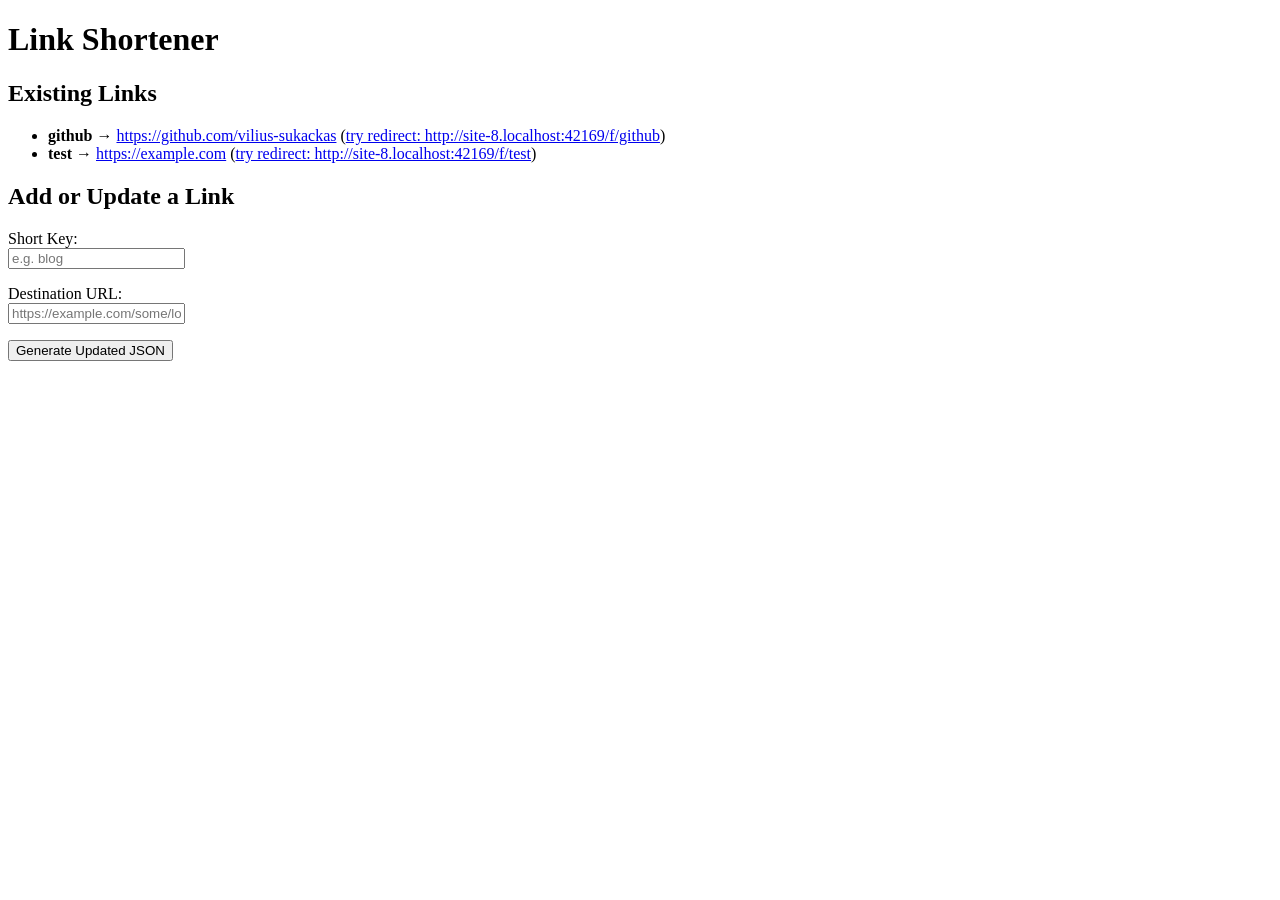
==== links/index.html @ 7afec165 "ai 2" ====
<!DOCTYPE html>
<html lang="en">
<head>
    <meta charset="UTF-8">
    <meta name="viewport" content="width=device-width, initial-scale=1.0">
    <title>Link Shortener</title>
</head>
<body>
    <div id="redirecting" style="display: none;">
        <p>Redirecting to <span id="target-url">...</span></p>
    </div>

    <div id="error" style="display: none; color: red;">
        <p>Error: Short link <strong id="missing-key"></strong> not found.</p>
        <p><a href="./">Go back to link list</a></p>
    </div>

    <div id="manager" style="display: none;">
        <h1>Link Shortener</h1>
        
        <h2>Existing Links</h2>
        <ul id="links-list">
            <li>Loading...</li>
        </ul>

        <h2>Add or Update a Link</h2>
        <form id="add-form">
            <p>
                <label for="new-key">Short Key:</label><br>
                <input type="text" id="new-key" required placeholder="e.g. blog">
            </p>
            <p>
                <label for="new-url">Destination URL:</label><br>
                <input type="url" id="new-url" required placeholder="https://example.com/some/long/path">
            </p>
            <button type="submit">Generate Updated JSON</button>
        </form>

        <div id="output-section" style="display: none;">
            <h3>Updated redirects.json Content</h3>
            <p>Copy the content below and replace the contents of <code>links/redirects.json</code> in your repository:</p>
            <pre id="json-output" style="background: #f0f0f0; padding: 10px; border: 1px solid #ccc; overflow-x: auto;"></pre>
            <button id="copy-btn">Copy to Clipboard</button>
        </div>
    </div>

    <script>
        // Helper to parse key from hash, ?key, or ?id=key
        function getRedirectKey() {
            // 1. Try hash (e.g. #google)
            if (window.location.hash) {
                return window.location.hash.substring(1);
            }
            
            // 2. Try search params
            if (window.location.search) {
                const search = window.location.search;
                // If it's a standard query like ?id=google
                if (search.includes('=')) {
                    const params = new URLSearchParams(search);
                    if (params.has('id')) {
                        return params.get('id');
                    }
                }
                // If it's just ?google
                return search.substring(1);
            }
            
            return null;
        }

        async function init() {
            const key = getRedirectKey();
            
            try {
                const response = await fetch('redirects.json');
                if (!response.ok) {
                    throw new Error('Could not load redirects.json');
                }
                const redirects = await response.json();

                if (key) {
                    if (redirects.hasOwnProperty(key)) {
                        const target = redirects[key];
                        document.getElementById('redirecting').style.display = 'block';
                        document.getElementById('target-url').textContent = target;
                        window.location.replace(target);
                    } else {
                        document.getElementById('error').style.display = 'block';
                        document.getElementById('missing-key').textContent = key;
                    }
                } else {
                    showManager(redirects);
                }
            } catch (err) {
                console.error(err);
                alert('Error loading links database: ' + err.message);
            }
        }

        function showManager(redirects) {
            document.getElementById('manager').style.display = 'block';
            const listEl = document.getElementById('links-list');
            listEl.innerHTML = '';

            const keys = Object.keys(redirects);
            if (keys.length === 0) {
                listEl.innerHTML = '<li>No links created yet.</li>';
            } else {
                keys.forEach(k => {
                    const li = document.createElement('li');
                    
                    const pathname = window.location.pathname;
                    const linksIndex = pathname.indexOf('/links/');
                    const basePath = linksIndex !== -1 ? pathname.substring(0, linksIndex) : '';
                    const shortUrl = window.location.origin + basePath + '/f/' + k;
                    
                    li.innerHTML = `
                        <strong>${k}</strong> &rarr; 
                        <a href="${redirects[k]}" target="_blank">${redirects[k]}</a> 
                        (<a href="${shortUrl}">try redirect: ${shortUrl}</a>)
                    `;
                    listEl.appendChild(li);
                });
            }

            const form = document.getElementById('add-form');
            form.addEventListener('submit', (e) => {
                e.preventDefault();
                const newKey = document.getElementById('new-key').value.trim();
                const newUrl = document.getElementById('new-url').value.trim();

                if (!newKey || !newUrl) return;

                // Add or update the link in the local redirects object
                redirects[newKey] = newUrl;

                // Output the updated JSON sorted alphabetically by key for cleanliness
                const sortedRedirects = {};
                Object.keys(redirects).sort().forEach(key => {
                    sortedRedirects[key] = redirects[key];
                });

                const jsonStr = JSON.stringify(sortedRedirects, null, 2);
                document.getElementById('json-output').textContent = jsonStr;
                document.getElementById('output-section').style.display = 'block';
                
                // Re-render the list with the newly added/updated key
                showManager(sortedRedirects);
            });

            const copyBtn = document.getElementById('copy-btn');
            copyBtn.onclick = () => {
                const text = document.getElementById('json-output').textContent;
                navigator.clipboard.writeText(text).then(() => {
                    alert('Copied to clipboard!');
                }).catch(err => {
                    console.error('Failed to copy: ', err);
                });
            };
        }

        init();
    </script>
</body>
</html>
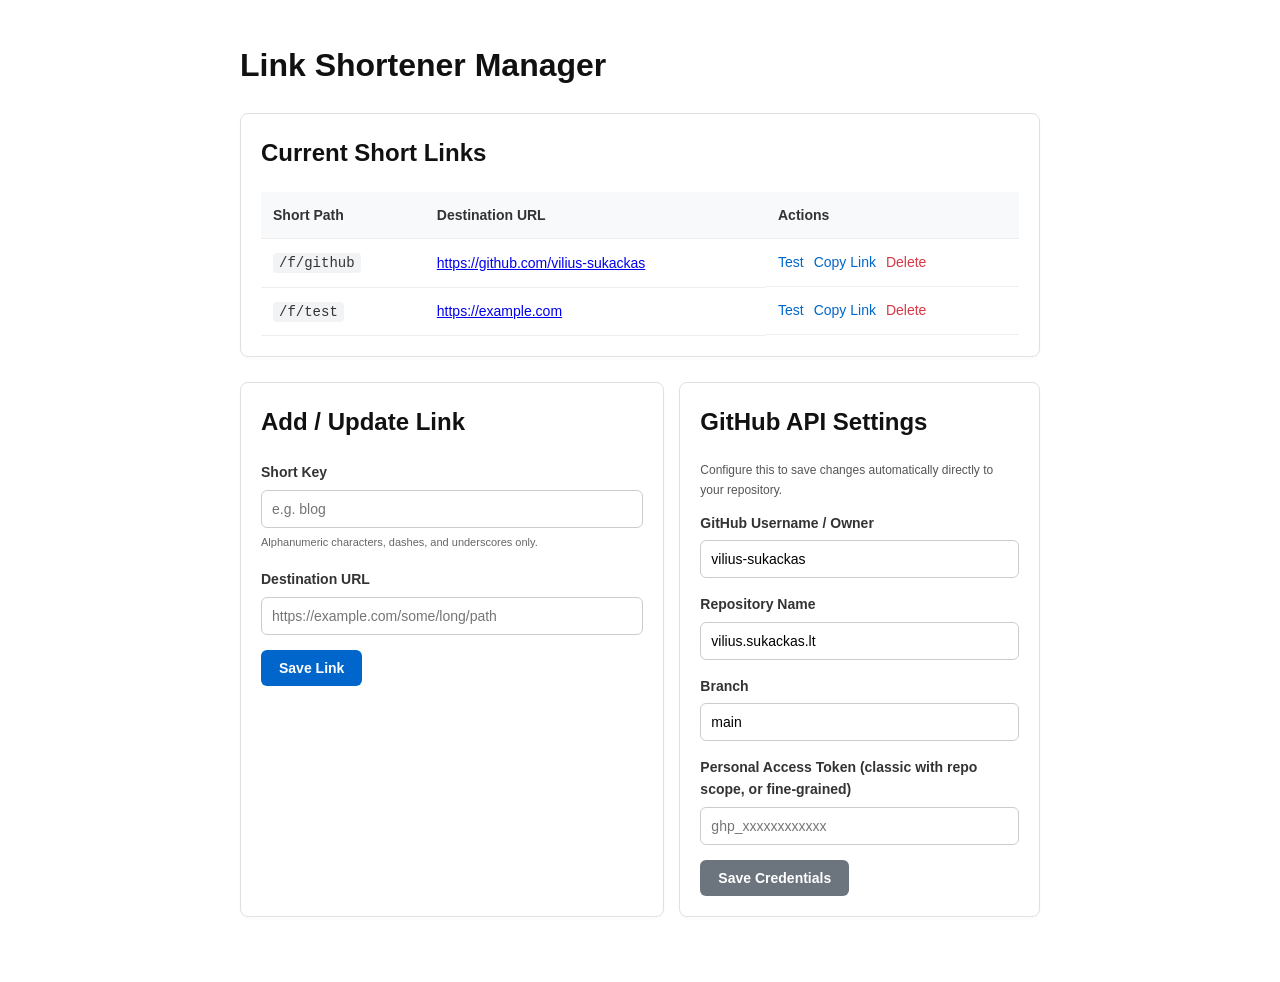
==== commit 04b83161: "ai 3" ====
--- a/links/index.html
+++ b/links/index.html
@@ -4,69 +4,277 @@
     <meta charset="UTF-8">
     <meta name="viewport" content="width=device-width, initial-scale=1.0">
     <title>Link Shortener</title>
+    <style>
+        body {
+            font-family: -apple-system, BlinkMacSystemFont, "Segoe UI", Roboto, Helvetica, Arial, sans-serif;
+            line-height: 1.6;
+            color: #333;
+            max-width: 800px;
+            margin: 40px auto;
+            padding: 0 20px;
+        }
+        h1, h2, h3 {
+            color: #111;
+            margin-top: 0;
+        }
+        .card {
+            background: #fff;
+            border: 1px solid #e0e0e0;
+            border-radius: 8px;
+            padding: 20px;
+            margin-bottom: 25px;
+            box-shadow: 0 2px 4px rgba(0,0,0,0.02);
+        }
+        .form-group {
+            margin-bottom: 15px;
+        }
+        .form-group label {
+            display: block;
+            font-weight: 600;
+            margin-bottom: 6px;
+            font-size: 14px;
+        }
+        .form-row {
+            display: flex;
+            gap: 15px;
+        }
+        .form-row .form-group {
+            flex: 1;
+        }
+        input[type="text"], input[type="url"], input[type="password"] {
+            width: 100%;
+            padding: 10px;
+            border: 1px solid #ccc;
+            border-radius: 6px;
+            box-sizing: border-box;
+            font-size: 14px;
+        }
+        input[type="text"]:focus, input[type="url"]:focus, input[type="password"]:focus {
+            border-color: #0066cc;
+            outline: none;
+        }
+        button {
+            background: #0066cc;
+            color: #fff;
+            border: none;
+            padding: 10px 18px;
+            border-radius: 6px;
+            cursor: pointer;
+            font-size: 14px;
+            font-weight: 600;
+            display: inline-flex;
+            align-items: center;
+            justify-content: center;
+        }
+        button:hover {
+            background: #0052a3;
+        }
+        button:disabled {
+            background: #ccc;
+            cursor: not-allowed;
+        }
+        button.danger {
+            background: #dc3545;
+        }
+        button.danger:hover {
+            background: #bd2130;
+        }
+        button.secondary {
+            background: #6c757d;
+        }
+        button.secondary:hover {
+            background: #5a6268;
+        }
+        table {
+            width: 100%;
+            border-collapse: collapse;
+            margin-top: 10px;
+        }
+        th, td {
+            text-align: left;
+            padding: 12px;
+            border-bottom: 1px solid #eee;
+            font-size: 14px;
+        }
+        th {
+            background: #f8f9fa;
+            font-weight: 600;
+        }
+        td code {
+            background: #f1f3f5;
+            padding: 2px 6px;
+            border-radius: 4px;
+            font-family: SFMono-Regular, Consolas, "Liberation Mono", Menlo, monospace;
+        }
+        pre {
+            background: #f8f9fa;
+            padding: 15px;
+            border: 1px solid #e9ecef;
+            border-radius: 6px;
+            overflow-x: auto;
+            font-family: SFMono-Regular, Consolas, "Liberation Mono", Menlo, monospace;
+            font-size: 13px;
+        }
+        .status-msg {
+            padding: 12px 15px;
+            border-radius: 6px;
+            margin-bottom: 20px;
+            font-size: 14px;
+            font-weight: 500;
+            display: none;
+        }
+        .status-success {
+            background: #d4edda;
+            color: #155724;
+            border: 1px solid #c3e6cb;
+        }
+        .status-error {
+            background: #f8d7da;
+            color: #721c24;
+            border: 1px solid #f5c6cb;
+        }
+        .status-info {
+            background: #d1ecf1;
+            color: #0c5460;
+            border: 1px solid #bee5eb;
+        }
+        .action-links {
+            display: flex;
+            gap: 10px;
+        }
+        .action-links a {
+            color: #0066cc;
+            text-decoration: none;
+        }
+        .action-links a:hover {
+            text-decoration: underline;
+        }
+    </style>
 </head>
 <body>
-    <div id="redirecting" style="display: none;">
+    <div id="redirecting" style="display: none;" class="card">
         <p>Redirecting to <span id="target-url">...</span></p>
     </div>
 
-    <div id="error" style="display: none; color: red;">
-        <p>Error: Short link <strong id="missing-key"></strong> not found.</p>
+    <div id="error" style="display: none;" class="card">
+        <p style="color: red; font-weight: 600;">Error: Short link <strong id="missing-key"></strong> not found.</p>
         <p><a href="./">Go back to link list</a></p>
     </div>
 
     <div id="manager" style="display: none;">
-        <h1>Link Shortener</h1>
+        <h1>Link Shortener Manager</h1>
         
-        <h2>Existing Links</h2>
-        <ul id="links-list">
-            <li>Loading...</li>
-        </ul>
-
-        <h2>Add or Update a Link</h2>
-        <form id="add-form">
-            <p>
-                <label for="new-key">Short Key:</label><br>
-                <input type="text" id="new-key" required placeholder="e.g. blog">
-            </p>
-            <p>
-                <label for="new-url">Destination URL:</label><br>
-                <input type="url" id="new-url" required placeholder="https://example.com/some/long/path">
-            </p>
-            <button type="submit">Generate Updated JSON</button>
-        </form>
-
-        <div id="output-section" style="display: none;">
-            <h3>Updated redirects.json Content</h3>
-            <p>Copy the content below and replace the contents of <code>links/redirects.json</code> in your repository:</p>
-            <pre id="json-output" style="background: #f0f0f0; padding: 10px; border: 1px solid #ccc; overflow-x: auto;"></pre>
+        <div id="global-status" class="status-msg"></div>
+
+        <!-- Links List Card -->
+        <div class="card">
+            <h2>Current Short Links</h2>
+            <table id="links-table">
+                <thead>
+                    <tr>
+                        <th>Short Path</th>
+                        <th>Destination URL</th>
+                        <th>Actions</th>
+                    </tr>
+                </thead>
+                <tbody id="links-tbody">
+                    <tr>
+                        <td colspan="3">Loading links...</td>
+                    </tr>
+                </tbody>
+            </table>
+        </div>
+
+        <div class="form-row">
+            <!-- Add Form Card -->
+            <div class="card" style="flex: 1.2;">
+                <h2>Add / Update Link</h2>
+                <form id="add-form">
+                    <div class="form-group">
+                        <label for="new-key">Short Key</label>
+                        <input type="text" id="new-key" required placeholder="e.g. blog" pattern="^[a-zA-Z0-9\-_]+$">
+                        <small style="color: #666; font-size: 11px;">Alphanumeric characters, dashes, and underscores only.</small>
+                    </div>
+                    <div class="form-group">
+                        <label for="new-url">Destination URL</label>
+                        <input type="url" id="new-url" required placeholder="https://example.com/some/long/path">
+                    </div>
+                    <button type="submit" id="submit-btn">Save Link</button>
+                </form>
+            </div>
+
+            <!-- GitHub Configuration Card -->
+            <div class="card" style="flex: 1;">
+                <h2>GitHub API Settings</h2>
+                <p style="font-size: 12px; color: #555; margin-top: 0;">Configure this to save changes automatically directly to your repository.</p>
+                <form id="config-form">
+                    <div class="form-group">
+                        <label for="github-owner">GitHub Username / Owner</label>
+                        <input type="text" id="github-owner" required placeholder="vilius-sukackas">
+                    </div>
+                    <div class="form-group">
+                        <label for="github-repo">Repository Name</label>
+                        <input type="text" id="github-repo" required placeholder="vilius.sukackas.lt">
+                    </div>
+                    <div class="form-group">
+                        <label for="github-branch">Branch</label>
+                        <input type="text" id="github-branch" required value="main">
+                    </div>
+                    <div class="form-group">
+                        <label for="github-token">Personal Access Token (classic with repo scope, or fine-grained)</label>
+                        <input type="password" id="github-token" placeholder="ghp_xxxxxxxxxxxx">
+                    </div>
+                    <button type="submit" class="secondary">Save Credentials</button>
+                </form>
+            </div>
+        </div>
+
+        <!-- Manual JSON Code Fallback -->
+        <div id="output-section" class="card" style="display: none;">
+            <h3>Updated redirects.json Content (Manual Fallback)</h3>
+            <p style="font-size: 13px; color: #555;">GitHub Token is not set or save failed. Copy the content below and replace the contents of <code>links/redirects.json</code> in your repository manually:</p>
+            <pre id="json-output"></pre>
             <button id="copy-btn">Copy to Clipboard</button>
         </div>
     </div>
 
     <script>
-        // Helper to parse key from hash, ?key, or ?id=key
+        let currentRedirects = {};
+
+        // Helper to parse key from path, hash, or search query
         function getRedirectKey() {
-            // 1. Try hash (e.g. #google)
             if (window.location.hash) {
                 return window.location.hash.substring(1);
             }
-            
-            // 2. Try search params
             if (window.location.search) {
                 const search = window.location.search;
-                // If it's a standard query like ?id=google
                 if (search.includes('=')) {
                     const params = new URLSearchParams(search);
-                    if (params.has('id')) {
-                        return params.get('id');
-                    }
-                }
-                // If it's just ?google
+                    if (params.has('id')) return params.get('id');
+                }
                 return search.substring(1);
             }
-            
             return null;
+        }
+
+        function showStatus(message, type = 'info') {
+            const statusEl = document.getElementById('global-status');
+            statusEl.textContent = message;
+            statusEl.className = 'status-msg status-' + type;
+            statusEl.style.display = 'block';
+            setTimeout(() => {
+                statusEl.style.display = 'none';
+            }, 6000);
+        }
+
+        // Load configuration from local storage
+        function getGitHubConfig() {
+            return {
+                owner: localStorage.getItem('git_owner') || 'vilius-sukackas',
+                repo: localStorage.getItem('git_repo') || 'vilius.sukackas.lt',
+                branch: localStorage.getItem('git_branch') || 'main',
+                token: localStorage.getItem('git_token') || ''
+            };
         }
 
         async function init() {
@@ -77,11 +285,11 @@
                 if (!response.ok) {
                     throw new Error('Could not load redirects.json');
                 }
-                const redirects = await response.json();
+                currentRedirects = await response.json();
 
                 if (key) {
-                    if (redirects.hasOwnProperty(key)) {
-                        const target = redirects[key];
+                    if (currentRedirects.hasOwnProperty(key)) {
+                        const target = currentRedirects[key];
                         document.getElementById('redirecting').style.display = 'block';
                         document.getElementById('target-url').textContent = target;
                         window.location.replace(target);
@@ -90,7 +298,7 @@
                         document.getElementById('missing-key').textContent = key;
                     }
                 } else {
-                    showManager(redirects);
+                    setupManager();
                 }
             } catch (err) {
                 console.error(err);
@@ -98,68 +306,190 @@
             }
         }
 
-        function showManager(redirects) {
+        function setupManager() {
             document.getElementById('manager').style.display = 'block';
-            const listEl = document.getElementById('links-list');
-            listEl.innerHTML = '';
-
-            const keys = Object.keys(redirects);
-            if (keys.length === 0) {
-                listEl.innerHTML = '<li>No links created yet.</li>';
-            } else {
-                keys.forEach(k => {
-                    const li = document.createElement('li');
-                    
-                    const pathname = window.location.pathname;
-                    const linksIndex = pathname.indexOf('/links/');
-                    const basePath = linksIndex !== -1 ? pathname.substring(0, linksIndex) : '';
-                    const shortUrl = window.location.origin + basePath + '/f/' + k;
-                    
-                    li.innerHTML = `
-                        <strong>${k}</strong> &rarr; 
-                        <a href="${redirects[k]}" target="_blank">${redirects[k]}</a> 
-                        (<a href="${shortUrl}">try redirect: ${shortUrl}</a>)
-                    `;
-                    listEl.appendChild(li);
-                });
-            }
-
-            const form = document.getElementById('add-form');
-            form.addEventListener('submit', (e) => {
+            
+            // Populate Config Form
+            const config = getGitHubConfig();
+            document.getElementById('github-owner').value = config.owner;
+            document.getElementById('github-repo').value = config.repo;
+            document.getElementById('github-branch').value = config.branch;
+            document.getElementById('github-token').value = config.token;
+
+            renderLinksTable();
+
+            // Config Form Submit Handler
+            document.getElementById('config-form').addEventListener('submit', (e) => {
                 e.preventDefault();
-                const newKey = document.getElementById('new-key').value.trim();
-                const newUrl = document.getElementById('new-url').value.trim();
-
-                if (!newKey || !newUrl) return;
-
-                // Add or update the link in the local redirects object
-                redirects[newKey] = newUrl;
-
-                // Output the updated JSON sorted alphabetically by key for cleanliness
-                const sortedRedirects = {};
-                Object.keys(redirects).sort().forEach(key => {
-                    sortedRedirects[key] = redirects[key];
-                });
-
-                const jsonStr = JSON.stringify(sortedRedirects, null, 2);
-                document.getElementById('json-output').textContent = jsonStr;
-                document.getElementById('output-section').style.display = 'block';
+                localStorage.setItem('git_owner', document.getElementById('github-owner').value.trim());
+                localStorage.setItem('git_repo', document.getElementById('github-repo').value.trim());
+                localStorage.setItem('git_branch', document.getElementById('github-branch').value.trim());
+                localStorage.setItem('git_token', document.getElementById('github-token').value.trim());
+                showStatus('GitHub credentials saved locally!', 'success');
+            });
+
+            // Add Form Submit Handler
+            document.getElementById('add-form').addEventListener('submit', async (e) => {
+                e.preventDefault();
+                const key = document.getElementById('new-key').value.trim();
+                const url = document.getElementById('new-url').value.trim();
+
+                if (!key || !url) return;
+
+                currentRedirects[key] = url;
+                await saveRedirects(`Add/update link ${key}`);
                 
-                // Re-render the list with the newly added/updated key
-                showManager(sortedRedirects);
+                // Clear add form inputs
+                document.getElementById('new-key').value = '';
+                document.getElementById('new-url').value = '';
             });
 
-            const copyBtn = document.getElementById('copy-btn');
-            copyBtn.onclick = () => {
+            // Copy to clipboard fallback button
+            document.getElementById('copy-btn').onclick = () => {
                 const text = document.getElementById('json-output').textContent;
                 navigator.clipboard.writeText(text).then(() => {
-                    alert('Copied to clipboard!');
+                    showStatus('JSON copied to clipboard!', 'success');
                 }).catch(err => {
                     console.error('Failed to copy: ', err);
                 });
             };
         }
 
+        function renderLinksTable() {
+            const tbody = document.getElementById('links-tbody');
+            tbody.innerHTML = '';
+
+            const keys = Object.keys(currentRedirects).sort();
+            if (keys.length === 0) {
+                tbody.innerHTML = '<tr><td colspan="3">No short links configured yet.</td></tr>';
+                return;
+            }
+
+            const pathname = window.location.pathname;
+            const linksIndex = pathname.indexOf('/links/');
+            const basePath = linksIndex !== -1 ? pathname.substring(0, linksIndex) : '';
+            const shortBaseUrl = window.location.origin + basePath + '/f/';
+
+            keys.forEach(k => {
+                const tr = document.createElement('tr');
+                const fullShortUrl = shortBaseUrl + k;
+
+                tr.innerHTML = `
+                    <td><code>/f/${k}</code></td>
+                    <td><a href="${currentRedirects[k]}" target="_blank" style="word-break: break-all;">${currentRedirects[k]}</a></td>
+                    <td class="action-links">
+                        <a href="${fullShortUrl}" target="_blank">Test</a>
+                        <a href="#" onclick="copyTextToClipboard('${fullShortUrl}'); return false;">Copy Link</a>
+                        <a href="#" onclick="deleteLink('${k}'); return false;" style="color: #dc3545;">Delete</a>
+                    </td>
+                `;
+                tbody.appendChild(tr);
+            });
+        }
+
+        function copyTextToClipboard(text) {
+            navigator.clipboard.writeText(text).then(() => {
+                showStatus('Short link copied to clipboard!', 'success');
+            }).catch(err => alert('Failed to copy.'));
+        }
+
+        async function deleteLink(key) {
+            if (!confirm(`Are you sure you want to delete /f/${key}?`)) return;
+            delete currentRedirects[key];
+            await saveRedirects(`Delete link ${key}`);
+        }
+
+        async function saveRedirects(commitMessage) {
+            const config = getGitHubConfig();
+            
+            // Sort redirects alphabetically
+            const sortedRedirects = {};
+            Object.keys(currentRedirects).sort().forEach(key => {
+                sortedRedirects[key] = currentRedirects[key];
+            });
+            currentRedirects = sortedRedirects;
+
+            // Re-render immediately locally
+            renderLinksTable();
+
+            const jsonStr = JSON.stringify(sortedRedirects, null, 2);
+
+            // If token is missing, show manual fallback instructions
+            if (!config.token) {
+                document.getElementById('json-output').textContent = jsonStr;
+                document.getElementById('output-section').style.display = 'block';
+                showStatus('GitHub token not configured. Please copy the JSON below to update manually, or configure GitHub Settings.', 'info');
+                return;
+            }
+
+            const submitBtn = document.getElementById('submit-btn');
+            submitBtn.disabled = true;
+            showStatus('Connecting to GitHub API to save changes...', 'info');
+
+            const filePath = 'links/redirects.json';
+            const apiBase = `https://api.github.com/repos/${config.owner}/${config.repo}/contents/${filePath}`;
+
+            try {
+                // 1. Fetch file SHA from repository
+                const getUrl = `${apiBase}?ref=${config.branch}`;
+                const getResponse = await fetch(getUrl, {
+                    headers: {
+                        'Authorization': `token ${config.token}`,
+                        'Accept': 'application/vnd.github.v3+json'
+                    }
+                });
+
+                let sha = null;
+                if (getResponse.ok) {
+                    const fileData = await getResponse.json();
+                    sha = fileData.sha;
+                } else if (getResponse.status !== 404) {
+                    throw new Error(`Failed to retrieve file metadata from GitHub. Status: ${getResponse.status}`);
+                }
+
+                // 2. Commit updated file to repository
+                // Safe UTF-8 Base64 Encoding
+                const base64Content = btoa(unescape(encodeURIComponent(jsonStr)));
+
+                const body = {
+                    message: commitMessage,
+                    content: base64Content,
+                    branch: config.branch
+                };
+                if (sha) {
+                    body.sha = sha;
+                }
+
+                const putResponse = await fetch(apiBase, {
+                    method: 'PUT',
+                    headers: {
+                        'Authorization': `token ${config.token}`,
+                        'Content-Type': 'application/json',
+                        'Accept': 'application/vnd.github.v3+json'
+                    },
+                    body: JSON.stringify(body)
+                });
+
+                if (!putResponse.ok) {
+                    const errData = await putResponse.json();
+                    throw new Error(errData.message || 'Write failed');
+                }
+
+                showStatus('Changes saved and committed to GitHub successfully! It will take a minute to deploy.', 'success');
+                document.getElementById('output-section').style.display = 'none';
+
+            } catch (err) {
+                console.error(err);
+                showStatus('Error saving to GitHub: ' + err.message, 'error');
+                
+                // Show fallback output
+                document.getElementById('json-output').textContent = jsonStr;
+                document.getElementById('output-section').style.display = 'block';
+            } finally {
+                submitBtn.disabled = false;
+            }
+        }
+
         init();
     </script>
 </body>
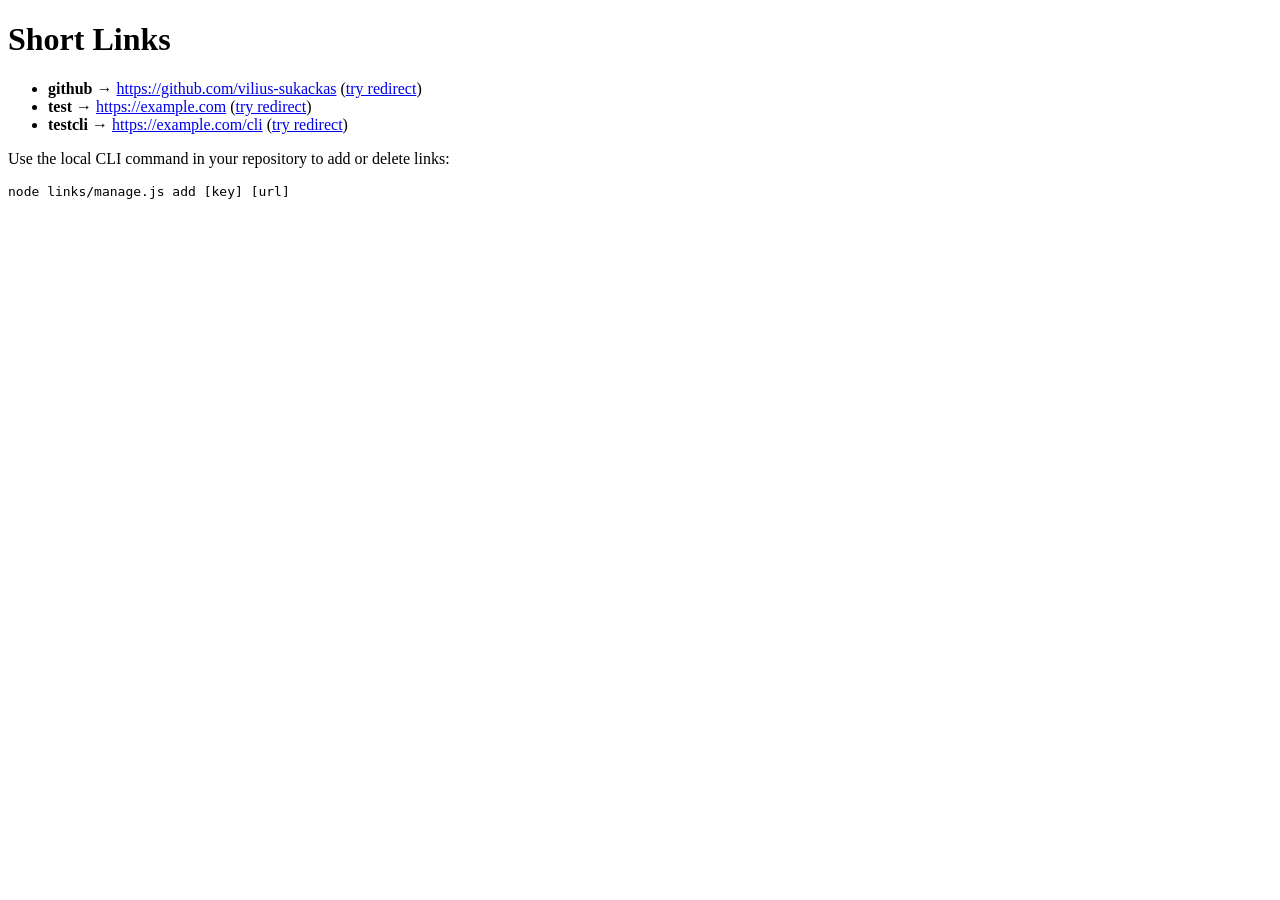
==== commit d063f675: "ai4" ====
--- a/links/index.html
+++ b/links/index.html
@@ -2,246 +2,28 @@
 <html lang="en">
 <head>
     <meta charset="UTF-8">
-    <meta name="viewport" content="width=device-width, initial-scale=1.0">
     <title>Link Shortener</title>
-    <style>
-        body {
-            font-family: -apple-system, BlinkMacSystemFont, "Segoe UI", Roboto, Helvetica, Arial, sans-serif;
-            line-height: 1.6;
-            color: #333;
-            max-width: 800px;
-            margin: 40px auto;
-            padding: 0 20px;
-        }
-        h1, h2, h3 {
-            color: #111;
-            margin-top: 0;
-        }
-        .card {
-            background: #fff;
-            border: 1px solid #e0e0e0;
-            border-radius: 8px;
-            padding: 20px;
-            margin-bottom: 25px;
-            box-shadow: 0 2px 4px rgba(0,0,0,0.02);
-        }
-        .form-group {
-            margin-bottom: 15px;
-        }
-        .form-group label {
-            display: block;
-            font-weight: 600;
-            margin-bottom: 6px;
-            font-size: 14px;
-        }
-        .form-row {
-            display: flex;
-            gap: 15px;
-        }
-        .form-row .form-group {
-            flex: 1;
-        }
-        input[type="text"], input[type="url"], input[type="password"] {
-            width: 100%;
-            padding: 10px;
-            border: 1px solid #ccc;
-            border-radius: 6px;
-            box-sizing: border-box;
-            font-size: 14px;
-        }
-        input[type="text"]:focus, input[type="url"]:focus, input[type="password"]:focus {
-            border-color: #0066cc;
-            outline: none;
-        }
-        button {
-            background: #0066cc;
-            color: #fff;
-            border: none;
-            padding: 10px 18px;
-            border-radius: 6px;
-            cursor: pointer;
-            font-size: 14px;
-            font-weight: 600;
-            display: inline-flex;
-            align-items: center;
-            justify-content: center;
-        }
-        button:hover {
-            background: #0052a3;
-        }
-        button:disabled {
-            background: #ccc;
-            cursor: not-allowed;
-        }
-        button.danger {
-            background: #dc3545;
-        }
-        button.danger:hover {
-            background: #bd2130;
-        }
-        button.secondary {
-            background: #6c757d;
-        }
-        button.secondary:hover {
-            background: #5a6268;
-        }
-        table {
-            width: 100%;
-            border-collapse: collapse;
-            margin-top: 10px;
-        }
-        th, td {
-            text-align: left;
-            padding: 12px;
-            border-bottom: 1px solid #eee;
-            font-size: 14px;
-        }
-        th {
-            background: #f8f9fa;
-            font-weight: 600;
-        }
-        td code {
-            background: #f1f3f5;
-            padding: 2px 6px;
-            border-radius: 4px;
-            font-family: SFMono-Regular, Consolas, "Liberation Mono", Menlo, monospace;
-        }
-        pre {
-            background: #f8f9fa;
-            padding: 15px;
-            border: 1px solid #e9ecef;
-            border-radius: 6px;
-            overflow-x: auto;
-            font-family: SFMono-Regular, Consolas, "Liberation Mono", Menlo, monospace;
-            font-size: 13px;
-        }
-        .status-msg {
-            padding: 12px 15px;
-            border-radius: 6px;
-            margin-bottom: 20px;
-            font-size: 14px;
-            font-weight: 500;
-            display: none;
-        }
-        .status-success {
-            background: #d4edda;
-            color: #155724;
-            border: 1px solid #c3e6cb;
-        }
-        .status-error {
-            background: #f8d7da;
-            color: #721c24;
-            border: 1px solid #f5c6cb;
-        }
-        .status-info {
-            background: #d1ecf1;
-            color: #0c5460;
-            border: 1px solid #bee5eb;
-        }
-        .action-links {
-            display: flex;
-            gap: 10px;
-        }
-        .action-links a {
-            color: #0066cc;
-            text-decoration: none;
-        }
-        .action-links a:hover {
-            text-decoration: underline;
-        }
-    </style>
 </head>
 <body>
-    <div id="redirecting" style="display: none;" class="card">
+    <div id="redirecting" style="display: none;">
         <p>Redirecting to <span id="target-url">...</span></p>
     </div>
 
-    <div id="error" style="display: none;" class="card">
-        <p style="color: red; font-weight: 600;">Error: Short link <strong id="missing-key"></strong> not found.</p>
-        <p><a href="./">Go back to link list</a></p>
+    <div id="error" style="display: none; color: red;">
+        <p>Error: Short link <strong id="missing-key"></strong> not found.</p>
+        <p><a href="./">Back to links</a></p>
     </div>
 
-    <div id="manager" style="display: none;">
-        <h1>Link Shortener Manager</h1>
-        
-        <div id="global-status" class="status-msg"></div>
-
-        <!-- Links List Card -->
-        <div class="card">
-            <h2>Current Short Links</h2>
-            <table id="links-table">
-                <thead>
-                    <tr>
-                        <th>Short Path</th>
-                        <th>Destination URL</th>
-                        <th>Actions</th>
-                    </tr>
-                </thead>
-                <tbody id="links-tbody">
-                    <tr>
-                        <td colspan="3">Loading links...</td>
-                    </tr>
-                </tbody>
-            </table>
-        </div>
-
-        <div class="form-row">
-            <!-- Add Form Card -->
-            <div class="card" style="flex: 1.2;">
-                <h2>Add / Update Link</h2>
-                <form id="add-form">
-                    <div class="form-group">
-                        <label for="new-key">Short Key</label>
-                        <input type="text" id="new-key" required placeholder="e.g. blog" pattern="^[a-zA-Z0-9\-_]+$">
-                        <small style="color: #666; font-size: 11px;">Alphanumeric characters, dashes, and underscores only.</small>
-                    </div>
-                    <div class="form-group">
-                        <label for="new-url">Destination URL</label>
-                        <input type="url" id="new-url" required placeholder="https://example.com/some/long/path">
-                    </div>
-                    <button type="submit" id="submit-btn">Save Link</button>
-                </form>
-            </div>
-
-            <!-- GitHub Configuration Card -->
-            <div class="card" style="flex: 1;">
-                <h2>GitHub API Settings</h2>
-                <p style="font-size: 12px; color: #555; margin-top: 0;">Configure this to save changes automatically directly to your repository.</p>
-                <form id="config-form">
-                    <div class="form-group">
-                        <label for="github-owner">GitHub Username / Owner</label>
-                        <input type="text" id="github-owner" required placeholder="vilius-sukackas">
-                    </div>
-                    <div class="form-group">
-                        <label for="github-repo">Repository Name</label>
-                        <input type="text" id="github-repo" required placeholder="vilius.sukackas.lt">
-                    </div>
-                    <div class="form-group">
-                        <label for="github-branch">Branch</label>
-                        <input type="text" id="github-branch" required value="main">
-                    </div>
-                    <div class="form-group">
-                        <label for="github-token">Personal Access Token (classic with repo scope, or fine-grained)</label>
-                        <input type="password" id="github-token" placeholder="ghp_xxxxxxxxxxxx">
-                    </div>
-                    <button type="submit" class="secondary">Save Credentials</button>
-                </form>
-            </div>
-        </div>
-
-        <!-- Manual JSON Code Fallback -->
-        <div id="output-section" class="card" style="display: none;">
-            <h3>Updated redirects.json Content (Manual Fallback)</h3>
-            <p style="font-size: 13px; color: #555;">GitHub Token is not set or save failed. Copy the content below and replace the contents of <code>links/redirects.json</code> in your repository manually:</p>
-            <pre id="json-output"></pre>
-            <button id="copy-btn">Copy to Clipboard</button>
-        </div>
+    <div id="list-view" style="display: none;">
+        <h1>Short Links</h1>
+        <ul id="links-list">
+            <li>Loading...</li>
+        </ul>
+        <p>Use the local CLI command in your repository to add or delete links:</p>
+        <pre>node links/manage.js add [key] [url]</pre>
     </div>
 
     <script>
-        let currentRedirects = {};
-
-        // Helper to parse key from path, hash, or search query
         function getRedirectKey() {
             if (window.location.hash) {
                 return window.location.hash.substring(1);
@@ -257,237 +39,51 @@
             return null;
         }
 
-        function showStatus(message, type = 'info') {
-            const statusEl = document.getElementById('global-status');
-            statusEl.textContent = message;
-            statusEl.className = 'status-msg status-' + type;
-            statusEl.style.display = 'block';
-            setTimeout(() => {
-                statusEl.style.display = 'none';
-            }, 6000);
-        }
-
-        // Load configuration from local storage
-        function getGitHubConfig() {
-            return {
-                owner: localStorage.getItem('git_owner') || 'vilius-sukackas',
-                repo: localStorage.getItem('git_repo') || 'vilius.sukackas.lt',
-                branch: localStorage.getItem('git_branch') || 'main',
-                token: localStorage.getItem('git_token') || ''
-            };
-        }
-
         async function init() {
             const key = getRedirectKey();
-            
             try {
                 const response = await fetch('redirects.json');
-                if (!response.ok) {
-                    throw new Error('Could not load redirects.json');
-                }
-                currentRedirects = await response.json();
+                if (!response.ok) throw new Error('Could not load redirects.json');
+                const redirects = await response.json();
 
                 if (key) {
-                    if (currentRedirects.hasOwnProperty(key)) {
-                        const target = currentRedirects[key];
+                    if (redirects.hasOwnProperty(key)) {
                         document.getElementById('redirecting').style.display = 'block';
-                        document.getElementById('target-url').textContent = target;
-                        window.location.replace(target);
+                        document.getElementById('target-url').textContent = redirects[key];
+                        window.location.replace(redirects[key]);
                     } else {
                         document.getElementById('error').style.display = 'block';
                         document.getElementById('missing-key').textContent = key;
                     }
                 } else {
-                    setupManager();
+                    showList(redirects);
                 }
             } catch (err) {
                 console.error(err);
-                alert('Error loading links database: ' + err.message);
+                alert('Error: ' + err.message);
             }
         }
 
-        function setupManager() {
-            document.getElementById('manager').style.display = 'block';
-            
-            // Populate Config Form
-            const config = getGitHubConfig();
-            document.getElementById('github-owner').value = config.owner;
-            document.getElementById('github-repo').value = config.repo;
-            document.getElementById('github-branch').value = config.branch;
-            document.getElementById('github-token').value = config.token;
+        function showList(redirects) {
+            document.getElementById('list-view').style.display = 'block';
+            const listEl = document.getElementById('links-list');
+            listEl.innerHTML = '';
 
-            renderLinksTable();
-
-            // Config Form Submit Handler
-            document.getElementById('config-form').addEventListener('submit', (e) => {
-                e.preventDefault();
-                localStorage.setItem('git_owner', document.getElementById('github-owner').value.trim());
-                localStorage.setItem('git_repo', document.getElementById('github-repo').value.trim());
-                localStorage.setItem('git_branch', document.getElementById('github-branch').value.trim());
-                localStorage.setItem('git_token', document.getElementById('github-token').value.trim());
-                showStatus('GitHub credentials saved locally!', 'success');
-            });
-
-            // Add Form Submit Handler
-            document.getElementById('add-form').addEventListener('submit', async (e) => {
-                e.preventDefault();
-                const key = document.getElementById('new-key').value.trim();
-                const url = document.getElementById('new-url').value.trim();
-
-                if (!key || !url) return;
-
-                currentRedirects[key] = url;
-                await saveRedirects(`Add/update link ${key}`);
-                
-                // Clear add form inputs
-                document.getElementById('new-key').value = '';
-                document.getElementById('new-url').value = '';
-            });
-
-            // Copy to clipboard fallback button
-            document.getElementById('copy-btn').onclick = () => {
-                const text = document.getElementById('json-output').textContent;
-                navigator.clipboard.writeText(text).then(() => {
-                    showStatus('JSON copied to clipboard!', 'success');
-                }).catch(err => {
-                    console.error('Failed to copy: ', err);
-                });
-            };
-        }
-
-        function renderLinksTable() {
-            const tbody = document.getElementById('links-tbody');
-            tbody.innerHTML = '';
-
-            const keys = Object.keys(currentRedirects).sort();
+            const keys = Object.keys(redirects);
             if (keys.length === 0) {
-                tbody.innerHTML = '<tr><td colspan="3">No short links configured yet.</td></tr>';
+                listEl.innerHTML = '<li>No links configured yet.</li>';
                 return;
             }
 
-            const pathname = window.location.pathname;
-            const linksIndex = pathname.indexOf('/links/');
-            const basePath = linksIndex !== -1 ? pathname.substring(0, linksIndex) : '';
+            const basePath = window.location.pathname.substring(0, window.location.pathname.indexOf('/links/'));
             const shortBaseUrl = window.location.origin + basePath + '/f/';
 
             keys.forEach(k => {
-                const tr = document.createElement('tr');
-                const fullShortUrl = shortBaseUrl + k;
-
-                tr.innerHTML = `
-                    <td><code>/f/${k}</code></td>
-                    <td><a href="${currentRedirects[k]}" target="_blank" style="word-break: break-all;">${currentRedirects[k]}</a></td>
-                    <td class="action-links">
-                        <a href="${fullShortUrl}" target="_blank">Test</a>
-                        <a href="#" onclick="copyTextToClipboard('${fullShortUrl}'); return false;">Copy Link</a>
-                        <a href="#" onclick="deleteLink('${k}'); return false;" style="color: #dc3545;">Delete</a>
-                    </td>
-                `;
-                tbody.appendChild(tr);
+                const li = document.createElement('li');
+                const shortUrl = shortBaseUrl + k;
+                li.innerHTML = `<strong>${k}</strong> &rarr; <a href="${redirects[k]}" target="_blank">${redirects[k]}</a> (<a href="${shortUrl}">try redirect</a>)`;
+                listEl.appendChild(li);
             });
-        }
-
-        function copyTextToClipboard(text) {
-            navigator.clipboard.writeText(text).then(() => {
-                showStatus('Short link copied to clipboard!', 'success');
-            }).catch(err => alert('Failed to copy.'));
-        }
-
-        async function deleteLink(key) {
-            if (!confirm(`Are you sure you want to delete /f/${key}?`)) return;
-            delete currentRedirects[key];
-            await saveRedirects(`Delete link ${key}`);
-        }
-
-        async function saveRedirects(commitMessage) {
-            const config = getGitHubConfig();
-            
-            // Sort redirects alphabetically
-            const sortedRedirects = {};
-            Object.keys(currentRedirects).sort().forEach(key => {
-                sortedRedirects[key] = currentRedirects[key];
-            });
-            currentRedirects = sortedRedirects;
-
-            // Re-render immediately locally
-            renderLinksTable();
-
-            const jsonStr = JSON.stringify(sortedRedirects, null, 2);
-
-            // If token is missing, show manual fallback instructions
-            if (!config.token) {
-                document.getElementById('json-output').textContent = jsonStr;
-                document.getElementById('output-section').style.display = 'block';
-                showStatus('GitHub token not configured. Please copy the JSON below to update manually, or configure GitHub Settings.', 'info');
-                return;
-            }
-
-            const submitBtn = document.getElementById('submit-btn');
-            submitBtn.disabled = true;
-            showStatus('Connecting to GitHub API to save changes...', 'info');
-
-            const filePath = 'links/redirects.json';
-            const apiBase = `https://api.github.com/repos/${config.owner}/${config.repo}/contents/${filePath}`;
-
-            try {
-                // 1. Fetch file SHA from repository
-                const getUrl = `${apiBase}?ref=${config.branch}`;
-                const getResponse = await fetch(getUrl, {
-                    headers: {
-                        'Authorization': `token ${config.token}`,
-                        'Accept': 'application/vnd.github.v3+json'
-                    }
-                });
-
-                let sha = null;
-                if (getResponse.ok) {
-                    const fileData = await getResponse.json();
-                    sha = fileData.sha;
-                } else if (getResponse.status !== 404) {
-                    throw new Error(`Failed to retrieve file metadata from GitHub. Status: ${getResponse.status}`);
-                }
-
-                // 2. Commit updated file to repository
-                // Safe UTF-8 Base64 Encoding
-                const base64Content = btoa(unescape(encodeURIComponent(jsonStr)));
-
-                const body = {
-                    message: commitMessage,
-                    content: base64Content,
-                    branch: config.branch
-                };
-                if (sha) {
-                    body.sha = sha;
-                }
-
-                const putResponse = await fetch(apiBase, {
-                    method: 'PUT',
-                    headers: {
-                        'Authorization': `token ${config.token}`,
-                        'Content-Type': 'application/json',
-                        'Accept': 'application/vnd.github.v3+json'
-                    },
-                    body: JSON.stringify(body)
-                });
-
-                if (!putResponse.ok) {
-                    const errData = await putResponse.json();
-                    throw new Error(errData.message || 'Write failed');
-                }
-
-                showStatus('Changes saved and committed to GitHub successfully! It will take a minute to deploy.', 'success');
-                document.getElementById('output-section').style.display = 'none';
-
-            } catch (err) {
-                console.error(err);
-                showStatus('Error saving to GitHub: ' + err.message, 'error');
-                
-                // Show fallback output
-                document.getElementById('json-output').textContent = jsonStr;
-                document.getElementById('output-section').style.display = 'block';
-            } finally {
-                submitBtn.disabled = false;
-            }
         }
 
         init();
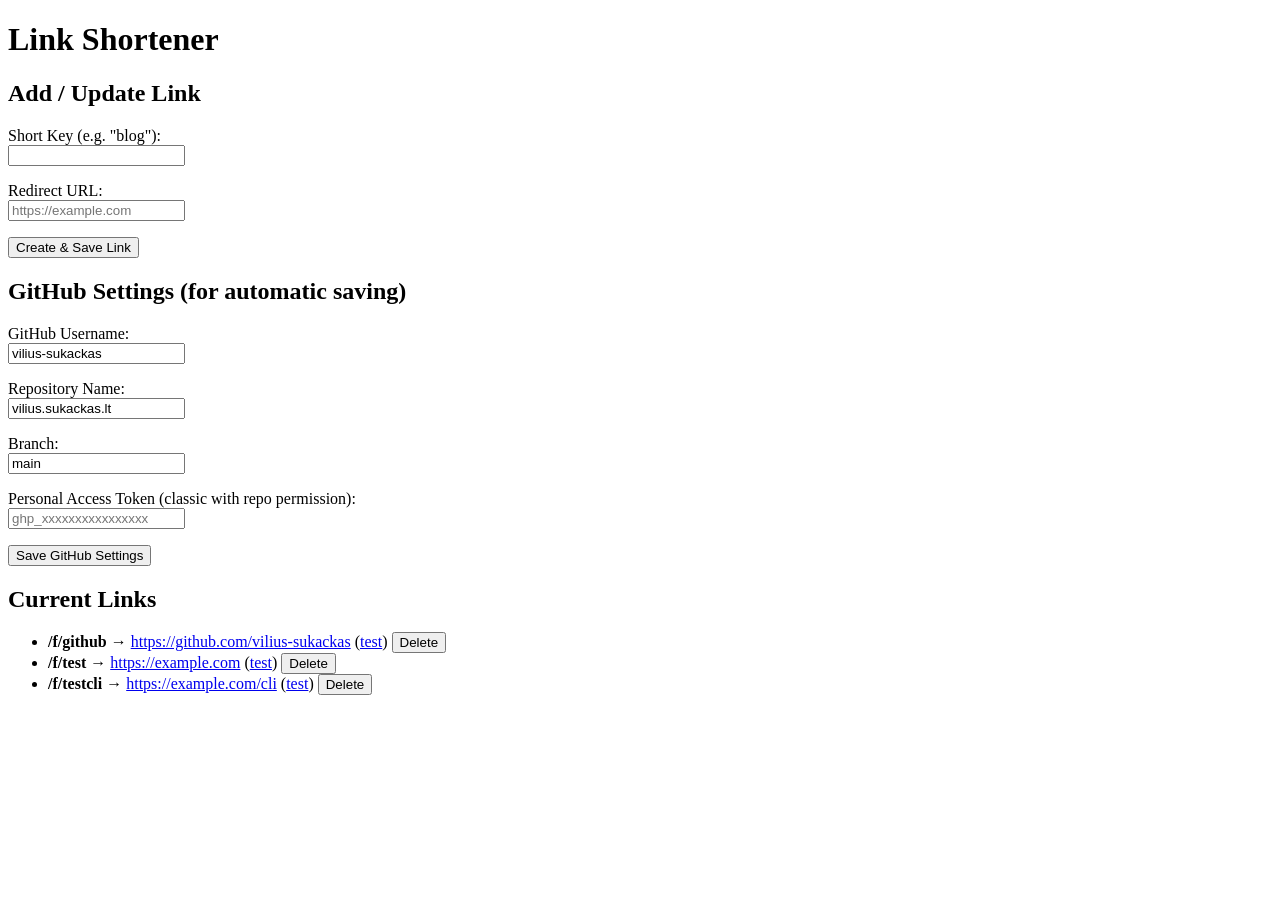
==== commit 123c87e4: "ai5" ====
--- a/links/index.html
+++ b/links/index.html
@@ -11,19 +11,79 @@
 
     <div id="error" style="display: none; color: red;">
         <p>Error: Short link <strong id="missing-key"></strong> not found.</p>
-        <p><a href="./">Back to links</a></p>
+        <p><a href="./">Back to manager</a></p>
     </div>
 
-    <div id="list-view" style="display: none;">
-        <h1>Short Links</h1>
-        <ul id="links-list">
-            <li>Loading...</li>
-        </ul>
-        <p>Use the local CLI command in your repository to add or delete links:</p>
-        <pre>node links/manage.js add [key] [url]</pre>
+    <div id="manager" style="display: none;">
+        <h1>Link Shortener</h1>
+        
+        <div id="status-message" style="margin-bottom: 20px; font-weight: bold;"></div>
+
+        <div>
+            <h2>Add / Update Link</h2>
+            <form id="add-form">
+                <p>
+                    <label for="new-key">Short Key (e.g. "blog"):</label><br>
+                    <input type="text" id="new-key" required pattern="^[a-zA-Z0-9\-_]+$">
+                </p>
+                <p>
+                    <label for="new-url">Redirect URL:</label><br>
+                    <input type="url" id="new-url" required placeholder="https://example.com">
+                </p>
+                <button type="submit" id="save-btn">Create & Save Link</button>
+            </form>
+        </div>
+
+        <div id="result-section" style="display: none; margin-top: 20px; background: #eef; padding: 10px; border: 1px solid #ccd;">
+            <h3>Your Short Link is Ready!</h3>
+            <p>
+                URL: <a id="short-link-href" href="#" target="_blank"><code id="short-link-text"></code></a>
+                <button id="copy-link-btn">Copy to Clipboard</button>
+            </p>
+            <p><small>*Note: If saving automatically, it may take 30–60 seconds for GitHub Pages to deploy the change.</small></p>
+        </div>
+
+        <div>
+            <h2>GitHub Settings (for automatic saving)</h2>
+            <form id="config-form">
+                <p>
+                    <label for="github-owner">GitHub Username:</label><br>
+                    <input type="text" id="github-owner" required value="vilius-sukackas">
+                </p>
+                <p>
+                    <label for="github-repo">Repository Name:</label><br>
+                    <input type="text" id="github-repo" required value="vilius.sukackas.lt">
+                </p>
+                <p>
+                    <label for="github-branch">Branch:</label><br>
+                    <input type="text" id="github-branch" required value="main">
+                </p>
+                <p>
+                    <label for="github-token">Personal Access Token (classic with repo permission):</label><br>
+                    <input type="password" id="github-token" placeholder="ghp_xxxxxxxxxxxxxxxx">
+                </p>
+                <button type="submit">Save GitHub Settings</button>
+            </form>
+        </div>
+
+        <div id="fallback-section" style="display: none; margin-top: 20px;">
+            <h3>Manual Fallback</h3>
+            <p>GitHub token is not configured. Copy this JSON block and paste it into your <code>links/redirects.json</code> file in your repository:</p>
+            <pre id="json-output" style="background: #f0f0f0; padding: 10px; border: 1px solid #ccc;"></pre>
+            <button id="copy-json-btn">Copy JSON to Clipboard</button>
+        </div>
+
+        <div>
+            <h2>Current Links</h2>
+            <ul id="links-list">
+                <li>Loading links...</li>
+            </ul>
+        </div>
     </div>
 
     <script>
+        let redirects = {};
+
         function getRedirectKey() {
             if (window.location.hash) {
                 return window.location.hash.substring(1);
@@ -39,12 +99,21 @@
             return null;
         }
 
+        function getGitConfig() {
+            return {
+                owner: localStorage.getItem('git_owner') || 'vilius-sukackas',
+                repo: localStorage.getItem('git_repo') || 'vilius.sukackas.lt',
+                branch: localStorage.getItem('git_branch') || 'main',
+                token: localStorage.getItem('git_token') || ''
+            };
+        }
+
         async function init() {
             const key = getRedirectKey();
             try {
                 const response = await fetch('redirects.json');
                 if (!response.ok) throw new Error('Could not load redirects.json');
-                const redirects = await response.json();
+                redirects = await response.json();
 
                 if (key) {
                     if (redirects.hasOwnProperty(key)) {
@@ -56,20 +125,75 @@
                         document.getElementById('missing-key').textContent = key;
                     }
                 } else {
-                    showList(redirects);
+                    setupManager();
                 }
             } catch (err) {
                 console.error(err);
-                alert('Error: ' + err.message);
-            }
-        }
-
-        function showList(redirects) {
-            document.getElementById('list-view').style.display = 'block';
+                alert('Initialization error: ' + err.message);
+            }
+        }
+
+        function setupManager() {
+            document.getElementById('manager').style.display = 'block';
+            
+            const config = getGitConfig();
+            document.getElementById('github-owner').value = config.owner;
+            document.getElementById('github-repo').value = config.repo;
+            document.getElementById('github-branch').value = config.branch;
+            document.getElementById('github-token').value = config.token;
+
+            renderLinks();
+
+            // Config save
+            document.getElementById('config-form').addEventListener('submit', (e) => {
+                e.preventDefault();
+                localStorage.setItem('git_owner', document.getElementById('github-owner').value.trim());
+                localStorage.setItem('git_repo', document.getElementById('github-repo').value.trim());
+                localStorage.setItem('git_branch', document.getElementById('github-branch').value.trim());
+                localStorage.setItem('git_token', document.getElementById('github-token').value.trim());
+                setStatus('GitHub settings saved locally!', 'green');
+            });
+
+            // Add/Update Link save
+            document.getElementById('add-form').addEventListener('submit', async (e) => {
+                e.preventDefault();
+                const key = document.getElementById('new-key').value.trim();
+                const url = document.getElementById('new-url').value.trim();
+
+                if (!key || !url) return;
+
+                redirects[key] = url;
+                await saveRedirects(key, url);
+            });
+
+            // Copy Link
+            document.getElementById('copy-link-btn').onclick = () => {
+                const text = document.getElementById('short-link-text').textContent;
+                navigator.clipboard.writeText(text).then(() => {
+                    alert('Link copied to clipboard!');
+                });
+            };
+
+            // Copy JSON Fallback
+            document.getElementById('copy-json-btn').onclick = () => {
+                const text = document.getElementById('json-output').textContent;
+                navigator.clipboard.writeText(text).then(() => {
+                    alert('JSON copied to clipboard!');
+                });
+            };
+        }
+
+        function setStatus(msg, color = 'black') {
+            const statusEl = document.getElementById('status-message');
+            statusEl.textContent = msg;
+            statusEl.style.color = color;
+        }
+
+        function renderLinks() {
             const listEl = document.getElementById('links-list');
             listEl.innerHTML = '';
 
-            const keys = Object.keys(redirects);
+            const keys = Object.keys(redirects).sort();
             if (keys.length === 0) {
                 listEl.innerHTML = '<li>No links configured yet.</li>';
                 return;
@@ -81,9 +205,116 @@
             keys.forEach(k => {
                 const li = document.createElement('li');
                 const shortUrl = shortBaseUrl + k;
-                li.innerHTML = `<strong>${k}</strong> &rarr; <a href="${redirects[k]}" target="_blank">${redirects[k]}</a> (<a href="${shortUrl}">try redirect</a>)`;
+                li.innerHTML = `<strong>/f/${k}</strong> &rarr; <a href="${redirects[k]}" target="_blank">${redirects[k]}</a> (<a href="${shortUrl}">test</a>) <button onclick="deleteLink('${k}')">Delete</button>`;
                 listEl.appendChild(li);
             });
+        }
+
+        async function deleteLink(key) {
+            if (!confirm(`Delete redirect for /f/${key}?`)) return;
+            delete redirects[key];
+            await saveRedirects(key, null, true);
+        }
+
+        async function saveRedirects(key, url, isDelete = false) {
+            const config = getGitConfig();
+            
+            // Sort redirects alphabetically
+            const sortedRedirects = {};
+            Object.keys(redirects).sort().forEach(k => {
+                sortedRedirects[k] = redirects[k];
+            });
+            redirects = sortedRedirects;
+
+            renderLinks();
+
+            const jsonStr = JSON.stringify(redirects, null, 2);
+
+            // Compute the short link URL
+            const basePath = window.location.pathname.substring(0, window.location.pathname.indexOf('/links/'));
+            const finalShortUrl = window.location.origin + basePath + '/f/' + key;
+
+            if (!config.token) {
+                document.getElementById('json-output').textContent = jsonStr;
+                document.getElementById('fallback-section').style.display = 'block';
+                document.getElementById('result-section').style.display = 'none';
+                setStatus('GitHub settings not configured. Please copy the JSON below to commit manually.', 'orange');
+                return;
+            }
+
+            const saveBtn = document.getElementById('save-btn');
+            saveBtn.disabled = true;
+            setStatus('Saving changes to GitHub...', 'blue');
+
+            const filePath = 'links/redirects.json';
+            const apiBase = `https://api.github.com/repos/${config.owner}/${config.repo}/contents/${filePath}`;
+
+            try {
+                // 1. Get current file SHA
+                const getRes = await fetch(`${apiBase}?ref=${config.branch}`, {
+                    headers: {
+                        'Authorization': `token ${config.token}`,
+                        'Accept': 'application/vnd.github.v3+json'
+                    }
+                });
+
+                let sha = null;
+                if (getRes.ok) {
+                    const fileData = await getRes.json();
+                    sha = fileData.sha;
+                } else if (getRes.status !== 404) {
+                    throw new Error(`Failed to load file details (Status: ${getRes.status})`);
+                }
+
+                // 2. Commit updated JSON
+                const commitMessage = isDelete ? `Delete short link /f/${key}` : `Update short link /f/${key}`;
+                const base64Content = btoa(unescape(encodeURIComponent(jsonStr)));
+
+                const body = {
+                    message: commitMessage,
+                    content: base64Content,
+                    branch: config.branch
+                };
+                if (sha) body.sha = sha;
+
+                const putRes = await fetch(apiBase, {
+                    method: 'PUT',
+                    headers: {
+                        'Authorization': `token ${config.token}`,
+                        'Content-Type': 'application/json',
+                        'Accept': 'application/vnd.github.v3+json'
+                    },
+                    body: JSON.stringify(body)
+                });
+
+                if (!putRes.ok) {
+                    const errData = await putRes.json();
+                    throw new Error(errData.message || 'Write failed');
+                }
+
+                setStatus('Saved successfully to your repository!', 'green');
+                document.getElementById('fallback-section').style.display = 'none';
+
+                if (!isDelete) {
+                    // Display working link
+                    document.getElementById('short-link-text').textContent = finalShortUrl;
+                    document.getElementById('short-link-href').href = finalShortUrl;
+                    document.getElementById('result-section').style.display = 'block';
+                    // Clear inputs
+                    document.getElementById('new-key').value = '';
+                    document.getElementById('new-url').value = '';
+                } else {
+                    document.getElementById('result-section').style.display = 'none';
+                }
+
+            } catch (err) {
+                console.error(err);
+                setStatus('Failed to save to GitHub: ' + err.message, 'red');
+                document.getElementById('json-output').textContent = jsonStr;
+                document.getElementById('fallback-section').style.display = 'block';
+            } finally {
+                saveBtn.disabled = false;
+            }
         }
 
         init();
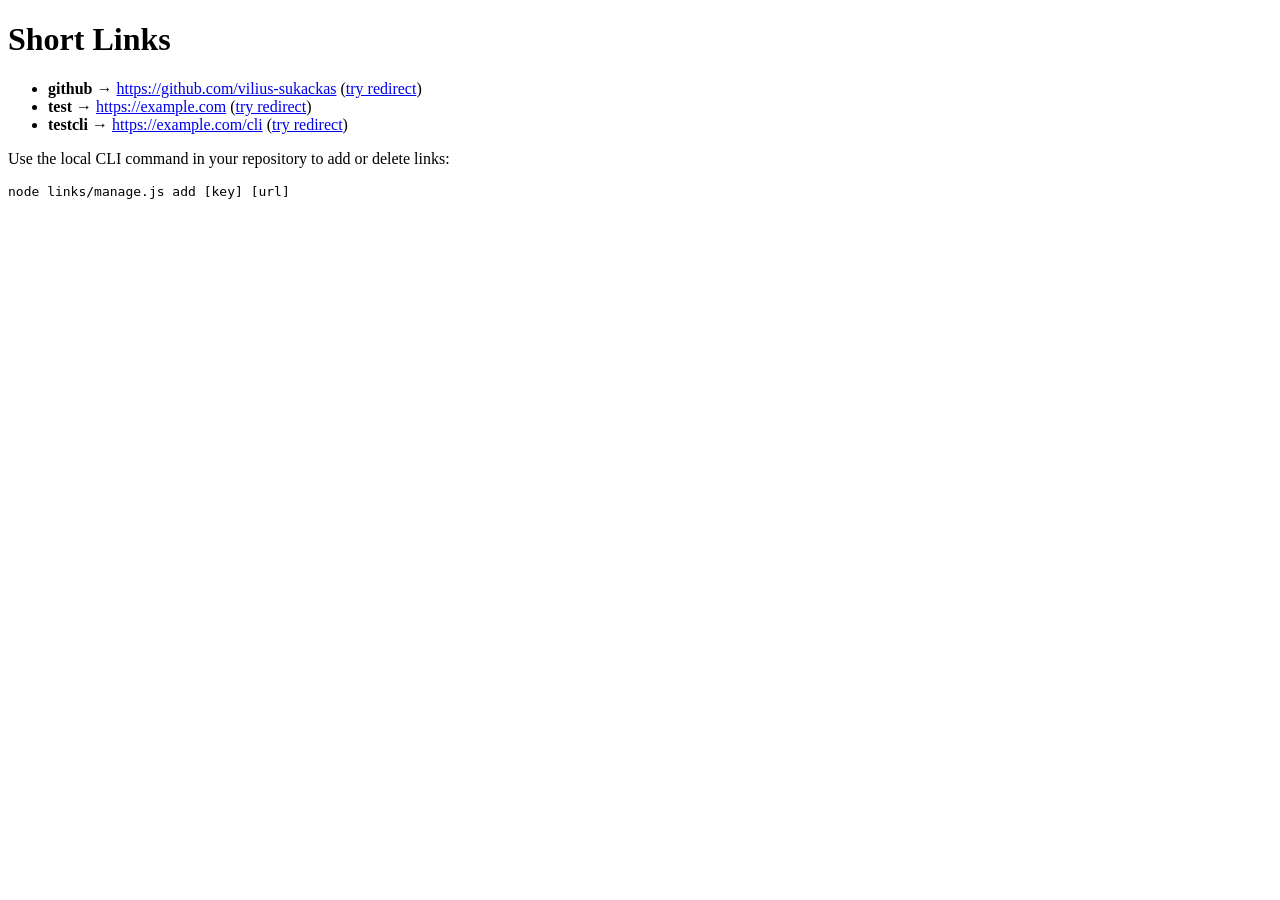
==== commit 902b57cc: "Revert "ai5" This reverts commit 123c87e438844c909b42d76e7fad371d7c8c88a4." ====
--- a/links/index.html
+++ b/links/index.html
@@ -11,79 +11,19 @@
 
     <div id="error" style="display: none; color: red;">
         <p>Error: Short link <strong id="missing-key"></strong> not found.</p>
-        <p><a href="./">Back to manager</a></p>
+        <p><a href="./">Back to links</a></p>
     </div>
 
-    <div id="manager" style="display: none;">
-        <h1>Link Shortener</h1>
-        
-        <div id="status-message" style="margin-bottom: 20px; font-weight: bold;"></div>
-
-        <div>
-            <h2>Add / Update Link</h2>
-            <form id="add-form">
-                <p>
-                    <label for="new-key">Short Key (e.g. "blog"):</label><br>
-                    <input type="text" id="new-key" required pattern="^[a-zA-Z0-9\-_]+$">
-                </p>
-                <p>
-                    <label for="new-url">Redirect URL:</label><br>
-                    <input type="url" id="new-url" required placeholder="https://example.com">
-                </p>
-                <button type="submit" id="save-btn">Create & Save Link</button>
-            </form>
-        </div>
-
-        <div id="result-section" style="display: none; margin-top: 20px; background: #eef; padding: 10px; border: 1px solid #ccd;">
-            <h3>Your Short Link is Ready!</h3>
-            <p>
-                URL: <a id="short-link-href" href="#" target="_blank"><code id="short-link-text"></code></a>
-                <button id="copy-link-btn">Copy to Clipboard</button>
-            </p>
-            <p><small>*Note: If saving automatically, it may take 30–60 seconds for GitHub Pages to deploy the change.</small></p>
-        </div>
-
-        <div>
-            <h2>GitHub Settings (for automatic saving)</h2>
-            <form id="config-form">
-                <p>
-                    <label for="github-owner">GitHub Username:</label><br>
-                    <input type="text" id="github-owner" required value="vilius-sukackas">
-                </p>
-                <p>
-                    <label for="github-repo">Repository Name:</label><br>
-                    <input type="text" id="github-repo" required value="vilius.sukackas.lt">
-                </p>
-                <p>
-                    <label for="github-branch">Branch:</label><br>
-                    <input type="text" id="github-branch" required value="main">
-                </p>
-                <p>
-                    <label for="github-token">Personal Access Token (classic with repo permission):</label><br>
-                    <input type="password" id="github-token" placeholder="ghp_xxxxxxxxxxxxxxxx">
-                </p>
-                <button type="submit">Save GitHub Settings</button>
-            </form>
-        </div>
-
-        <div id="fallback-section" style="display: none; margin-top: 20px;">
-            <h3>Manual Fallback</h3>
-            <p>GitHub token is not configured. Copy this JSON block and paste it into your <code>links/redirects.json</code> file in your repository:</p>
-            <pre id="json-output" style="background: #f0f0f0; padding: 10px; border: 1px solid #ccc;"></pre>
-            <button id="copy-json-btn">Copy JSON to Clipboard</button>
-        </div>
-
-        <div>
-            <h2>Current Links</h2>
-            <ul id="links-list">
-                <li>Loading links...</li>
-            </ul>
-        </div>
+    <div id="list-view" style="display: none;">
+        <h1>Short Links</h1>
+        <ul id="links-list">
+            <li>Loading...</li>
+        </ul>
+        <p>Use the local CLI command in your repository to add or delete links:</p>
+        <pre>node links/manage.js add [key] [url]</pre>
     </div>
 
     <script>
-        let redirects = {};
-
         function getRedirectKey() {
             if (window.location.hash) {
                 return window.location.hash.substring(1);
@@ -99,21 +39,12 @@
             return null;
         }
 
-        function getGitConfig() {
-            return {
-                owner: localStorage.getItem('git_owner') || 'vilius-sukackas',
-                repo: localStorage.getItem('git_repo') || 'vilius.sukackas.lt',
-                branch: localStorage.getItem('git_branch') || 'main',
-                token: localStorage.getItem('git_token') || ''
-            };
-        }
-
         async function init() {
             const key = getRedirectKey();
             try {
                 const response = await fetch('redirects.json');
                 if (!response.ok) throw new Error('Could not load redirects.json');
-                redirects = await response.json();
+                const redirects = await response.json();
 
                 if (key) {
                     if (redirects.hasOwnProperty(key)) {
@@ -125,75 +56,20 @@
                         document.getElementById('missing-key').textContent = key;
                     }
                 } else {
-                    setupManager();
+                    showList(redirects);
                 }
             } catch (err) {
                 console.error(err);
-                alert('Initialization error: ' + err.message);
+                alert('Error: ' + err.message);
             }
         }
 
-        function setupManager() {
-            document.getElementById('manager').style.display = 'block';
-            
-            const config = getGitConfig();
-            document.getElementById('github-owner').value = config.owner;
-            document.getElementById('github-repo').value = config.repo;
-            document.getElementById('github-branch').value = config.branch;
-            document.getElementById('github-token').value = config.token;
-
-            renderLinks();
-
-            // Config save
-            document.getElementById('config-form').addEventListener('submit', (e) => {
-                e.preventDefault();
-                localStorage.setItem('git_owner', document.getElementById('github-owner').value.trim());
-                localStorage.setItem('git_repo', document.getElementById('github-repo').value.trim());
-                localStorage.setItem('git_branch', document.getElementById('github-branch').value.trim());
-                localStorage.setItem('git_token', document.getElementById('github-token').value.trim());
-                setStatus('GitHub settings saved locally!', 'green');
-            });
-
-            // Add/Update Link save
-            document.getElementById('add-form').addEventListener('submit', async (e) => {
-                e.preventDefault();
-                const key = document.getElementById('new-key').value.trim();
-                const url = document.getElementById('new-url').value.trim();
-
-                if (!key || !url) return;
-
-                redirects[key] = url;
-                await saveRedirects(key, url);
-            });
-
-            // Copy Link
-            document.getElementById('copy-link-btn').onclick = () => {
-                const text = document.getElementById('short-link-text').textContent;
-                navigator.clipboard.writeText(text).then(() => {
-                    alert('Link copied to clipboard!');
-                });
-            };
-
-            // Copy JSON Fallback
-            document.getElementById('copy-json-btn').onclick = () => {
-                const text = document.getElementById('json-output').textContent;
-                navigator.clipboard.writeText(text).then(() => {
-                    alert('JSON copied to clipboard!');
-                });
-            };
-        }
-
-        function setStatus(msg, color = 'black') {
-            const statusEl = document.getElementById('status-message');
-            statusEl.textContent = msg;
-            statusEl.style.color = color;
-        }
-
-        function renderLinks() {
+        function showList(redirects) {
+            document.getElementById('list-view').style.display = 'block';
             const listEl = document.getElementById('links-list');
             listEl.innerHTML = '';
 
-            const keys = Object.keys(redirects).sort();
+            const keys = Object.keys(redirects);
             if (keys.length === 0) {
                 listEl.innerHTML = '<li>No links configured yet.</li>';
                 return;
@@ -205,116 +81,9 @@
             keys.forEach(k => {
                 const li = document.createElement('li');
                 const shortUrl = shortBaseUrl + k;
-                li.innerHTML = `<strong>/f/${k}</strong> &rarr; <a href="${redirects[k]}" target="_blank">${redirects[k]}</a> (<a href="${shortUrl}">test</a>) <button onclick="deleteLink('${k}')">Delete</button>`;
+                li.innerHTML = `<strong>${k}</strong> &rarr; <a href="${redirects[k]}" target="_blank">${redirects[k]}</a> (<a href="${shortUrl}">try redirect</a>)`;
                 listEl.appendChild(li);
             });
-        }
-
-        async function deleteLink(key) {
-            if (!confirm(`Delete redirect for /f/${key}?`)) return;
-            delete redirects[key];
-            await saveRedirects(key, null, true);
-        }
-
-        async function saveRedirects(key, url, isDelete = false) {
-            const config = getGitConfig();
-            
-            // Sort redirects alphabetically
-            const sortedRedirects = {};
-            Object.keys(redirects).sort().forEach(k => {
-                sortedRedirects[k] = redirects[k];
-            });
-            redirects = sortedRedirects;
-
-            renderLinks();
-
-            const jsonStr = JSON.stringify(redirects, null, 2);
-
-            // Compute the short link URL
-            const basePath = window.location.pathname.substring(0, window.location.pathname.indexOf('/links/'));
-            const finalShortUrl = window.location.origin + basePath + '/f/' + key;
-
-            if (!config.token) {
-                document.getElementById('json-output').textContent = jsonStr;
-                document.getElementById('fallback-section').style.display = 'block';
-                document.getElementById('result-section').style.display = 'none';
-                setStatus('GitHub settings not configured. Please copy the JSON below to commit manually.', 'orange');
-                return;
-            }
-
-            const saveBtn = document.getElementById('save-btn');
-            saveBtn.disabled = true;
-            setStatus('Saving changes to GitHub...', 'blue');
-
-            const filePath = 'links/redirects.json';
-            const apiBase = `https://api.github.com/repos/${config.owner}/${config.repo}/contents/${filePath}`;
-
-            try {
-                // 1. Get current file SHA
-                const getRes = await fetch(`${apiBase}?ref=${config.branch}`, {
-                    headers: {
-                        'Authorization': `token ${config.token}`,
-                        'Accept': 'application/vnd.github.v3+json'
-                    }
-                });
-
-                let sha = null;
-                if (getRes.ok) {
-                    const fileData = await getRes.json();
-                    sha = fileData.sha;
-                } else if (getRes.status !== 404) {
-                    throw new Error(`Failed to load file details (Status: ${getRes.status})`);
-                }
-
-                // 2. Commit updated JSON
-                const commitMessage = isDelete ? `Delete short link /f/${key}` : `Update short link /f/${key}`;
-                const base64Content = btoa(unescape(encodeURIComponent(jsonStr)));
-
-                const body = {
-                    message: commitMessage,
-                    content: base64Content,
-                    branch: config.branch
-                };
-                if (sha) body.sha = sha;
-
-                const putRes = await fetch(apiBase, {
-                    method: 'PUT',
-                    headers: {
-                        'Authorization': `token ${config.token}`,
-                        'Content-Type': 'application/json',
-                        'Accept': 'application/vnd.github.v3+json'
-                    },
-                    body: JSON.stringify(body)
-                });
-
-                if (!putRes.ok) {
-                    const errData = await putRes.json();
-                    throw new Error(errData.message || 'Write failed');
-                }
-
-                setStatus('Saved successfully to your repository!', 'green');
-                document.getElementById('fallback-section').style.display = 'none';
-
-                if (!isDelete) {
-                    // Display working link
-                    document.getElementById('short-link-text').textContent = finalShortUrl;
-                    document.getElementById('short-link-href').href = finalShortUrl;
-                    document.getElementById('result-section').style.display = 'block';
-                    // Clear inputs
-                    document.getElementById('new-key').value = '';
-                    document.getElementById('new-url').value = '';
-                } else {
-                    document.getElementById('result-section').style.display = 'none';
-                }
-
-            } catch (err) {
-                console.error(err);
-                setStatus('Failed to save to GitHub: ' + err.message, 'red');
-                document.getElementById('json-output').textContent = jsonStr;
-                document.getElementById('fallback-section').style.display = 'block';
-            } finally {
-                saveBtn.disabled = false;
-            }
         }
 
         init();
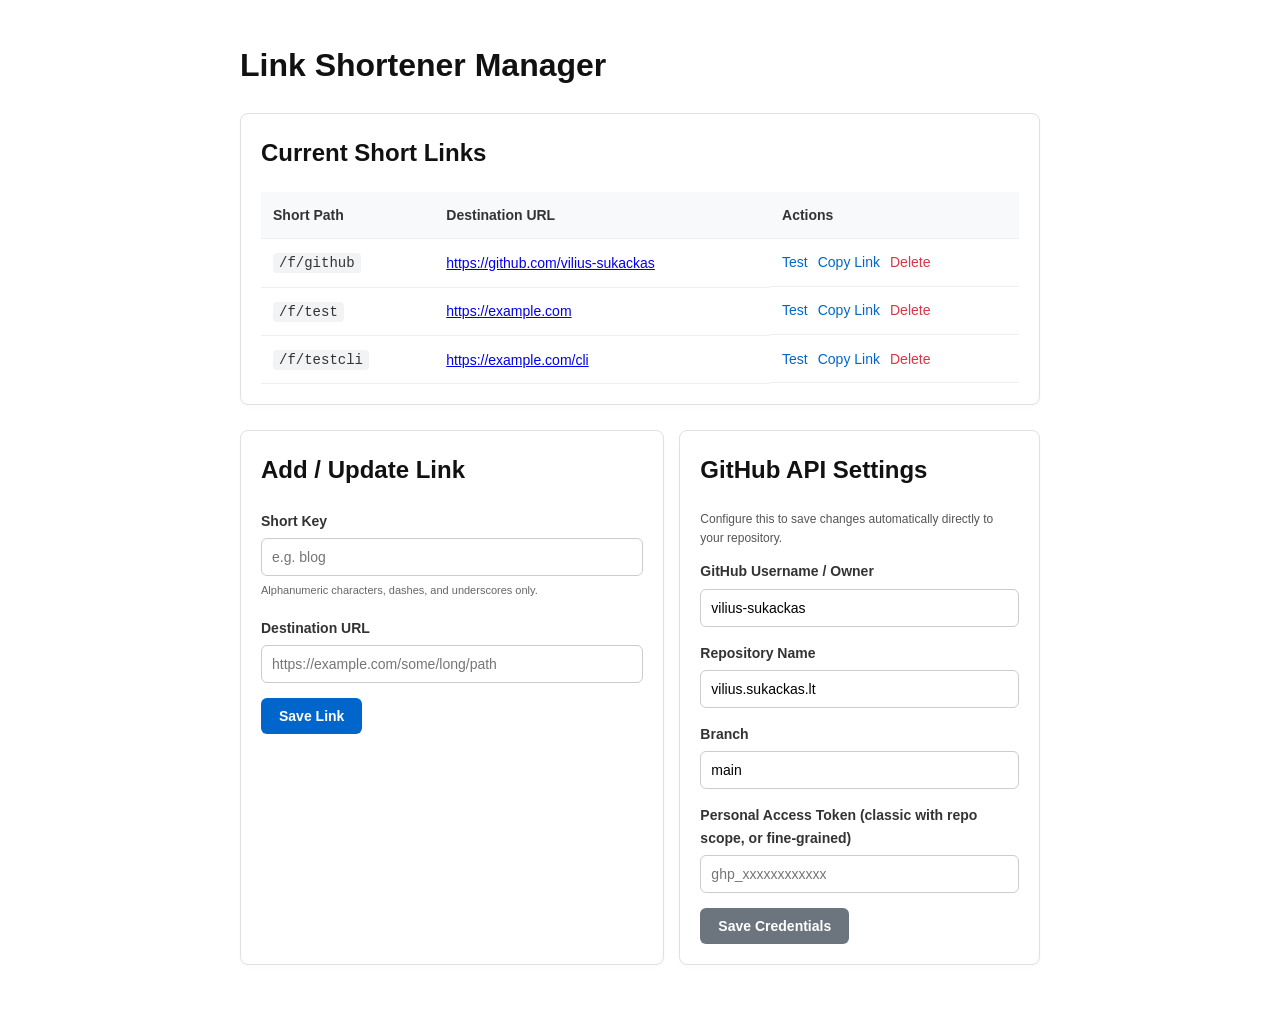
==== commit 5ea498a5: "Revert "ai4" This reverts commit d063f6755f27166fb6f0be63a9b59aa91487d056." ====
--- a/links/index.html
+++ b/links/index.html
@@ -2,28 +2,246 @@
 <html lang="en">
 <head>
     <meta charset="UTF-8">
+    <meta name="viewport" content="width=device-width, initial-scale=1.0">
     <title>Link Shortener</title>
+    <style>
+        body {
+            font-family: -apple-system, BlinkMacSystemFont, "Segoe UI", Roboto, Helvetica, Arial, sans-serif;
+            line-height: 1.6;
+            color: #333;
+            max-width: 800px;
+            margin: 40px auto;
+            padding: 0 20px;
+        }
+        h1, h2, h3 {
+            color: #111;
+            margin-top: 0;
+        }
+        .card {
+            background: #fff;
+            border: 1px solid #e0e0e0;
+            border-radius: 8px;
+            padding: 20px;
+            margin-bottom: 25px;
+            box-shadow: 0 2px 4px rgba(0,0,0,0.02);
+        }
+        .form-group {
+            margin-bottom: 15px;
+        }
+        .form-group label {
+            display: block;
+            font-weight: 600;
+            margin-bottom: 6px;
+            font-size: 14px;
+        }
+        .form-row {
+            display: flex;
+            gap: 15px;
+        }
+        .form-row .form-group {
+            flex: 1;
+        }
+        input[type="text"], input[type="url"], input[type="password"] {
+            width: 100%;
+            padding: 10px;
+            border: 1px solid #ccc;
+            border-radius: 6px;
+            box-sizing: border-box;
+            font-size: 14px;
+        }
+        input[type="text"]:focus, input[type="url"]:focus, input[type="password"]:focus {
+            border-color: #0066cc;
+            outline: none;
+        }
+        button {
+            background: #0066cc;
+            color: #fff;
+            border: none;
+            padding: 10px 18px;
+            border-radius: 6px;
+            cursor: pointer;
+            font-size: 14px;
+            font-weight: 600;
+            display: inline-flex;
+            align-items: center;
+            justify-content: center;
+        }
+        button:hover {
+            background: #0052a3;
+        }
+        button:disabled {
+            background: #ccc;
+            cursor: not-allowed;
+        }
+        button.danger {
+            background: #dc3545;
+        }
+        button.danger:hover {
+            background: #bd2130;
+        }
+        button.secondary {
+            background: #6c757d;
+        }
+        button.secondary:hover {
+            background: #5a6268;
+        }
+        table {
+            width: 100%;
+            border-collapse: collapse;
+            margin-top: 10px;
+        }
+        th, td {
+            text-align: left;
+            padding: 12px;
+            border-bottom: 1px solid #eee;
+            font-size: 14px;
+        }
+        th {
+            background: #f8f9fa;
+            font-weight: 600;
+        }
+        td code {
+            background: #f1f3f5;
+            padding: 2px 6px;
+            border-radius: 4px;
+            font-family: SFMono-Regular, Consolas, "Liberation Mono", Menlo, monospace;
+        }
+        pre {
+            background: #f8f9fa;
+            padding: 15px;
+            border: 1px solid #e9ecef;
+            border-radius: 6px;
+            overflow-x: auto;
+            font-family: SFMono-Regular, Consolas, "Liberation Mono", Menlo, monospace;
+            font-size: 13px;
+        }
+        .status-msg {
+            padding: 12px 15px;
+            border-radius: 6px;
+            margin-bottom: 20px;
+            font-size: 14px;
+            font-weight: 500;
+            display: none;
+        }
+        .status-success {
+            background: #d4edda;
+            color: #155724;
+            border: 1px solid #c3e6cb;
+        }
+        .status-error {
+            background: #f8d7da;
+            color: #721c24;
+            border: 1px solid #f5c6cb;
+        }
+        .status-info {
+            background: #d1ecf1;
+            color: #0c5460;
+            border: 1px solid #bee5eb;
+        }
+        .action-links {
+            display: flex;
+            gap: 10px;
+        }
+        .action-links a {
+            color: #0066cc;
+            text-decoration: none;
+        }
+        .action-links a:hover {
+            text-decoration: underline;
+        }
+    </style>
 </head>
 <body>
-    <div id="redirecting" style="display: none;">
+    <div id="redirecting" style="display: none;" class="card">
         <p>Redirecting to <span id="target-url">...</span></p>
     </div>
 
-    <div id="error" style="display: none; color: red;">
-        <p>Error: Short link <strong id="missing-key"></strong> not found.</p>
-        <p><a href="./">Back to links</a></p>
+    <div id="error" style="display: none;" class="card">
+        <p style="color: red; font-weight: 600;">Error: Short link <strong id="missing-key"></strong> not found.</p>
+        <p><a href="./">Go back to link list</a></p>
     </div>
 
-    <div id="list-view" style="display: none;">
-        <h1>Short Links</h1>
-        <ul id="links-list">
-            <li>Loading...</li>
-        </ul>
-        <p>Use the local CLI command in your repository to add or delete links:</p>
-        <pre>node links/manage.js add [key] [url]</pre>
+    <div id="manager" style="display: none;">
+        <h1>Link Shortener Manager</h1>
+        
+        <div id="global-status" class="status-msg"></div>
+
+        <!-- Links List Card -->
+        <div class="card">
+            <h2>Current Short Links</h2>
+            <table id="links-table">
+                <thead>
+                    <tr>
+                        <th>Short Path</th>
+                        <th>Destination URL</th>
+                        <th>Actions</th>
+                    </tr>
+                </thead>
+                <tbody id="links-tbody">
+                    <tr>
+                        <td colspan="3">Loading links...</td>
+                    </tr>
+                </tbody>
+            </table>
+        </div>
+
+        <div class="form-row">
+            <!-- Add Form Card -->
+            <div class="card" style="flex: 1.2;">
+                <h2>Add / Update Link</h2>
+                <form id="add-form">
+                    <div class="form-group">
+                        <label for="new-key">Short Key</label>
+                        <input type="text" id="new-key" required placeholder="e.g. blog" pattern="^[a-zA-Z0-9\-_]+$">
+                        <small style="color: #666; font-size: 11px;">Alphanumeric characters, dashes, and underscores only.</small>
+                    </div>
+                    <div class="form-group">
+                        <label for="new-url">Destination URL</label>
+                        <input type="url" id="new-url" required placeholder="https://example.com/some/long/path">
+                    </div>
+                    <button type="submit" id="submit-btn">Save Link</button>
+                </form>
+            </div>
+
+            <!-- GitHub Configuration Card -->
+            <div class="card" style="flex: 1;">
+                <h2>GitHub API Settings</h2>
+                <p style="font-size: 12px; color: #555; margin-top: 0;">Configure this to save changes automatically directly to your repository.</p>
+                <form id="config-form">
+                    <div class="form-group">
+                        <label for="github-owner">GitHub Username / Owner</label>
+                        <input type="text" id="github-owner" required placeholder="vilius-sukackas">
+                    </div>
+                    <div class="form-group">
+                        <label for="github-repo">Repository Name</label>
+                        <input type="text" id="github-repo" required placeholder="vilius.sukackas.lt">
+                    </div>
+                    <div class="form-group">
+                        <label for="github-branch">Branch</label>
+                        <input type="text" id="github-branch" required value="main">
+                    </div>
+                    <div class="form-group">
+                        <label for="github-token">Personal Access Token (classic with repo scope, or fine-grained)</label>
+                        <input type="password" id="github-token" placeholder="ghp_xxxxxxxxxxxx">
+                    </div>
+                    <button type="submit" class="secondary">Save Credentials</button>
+                </form>
+            </div>
+        </div>
+
+        <!-- Manual JSON Code Fallback -->
+        <div id="output-section" class="card" style="display: none;">
+            <h3>Updated redirects.json Content (Manual Fallback)</h3>
+            <p style="font-size: 13px; color: #555;">GitHub Token is not set or save failed. Copy the content below and replace the contents of <code>links/redirects.json</code> in your repository manually:</p>
+            <pre id="json-output"></pre>
+            <button id="copy-btn">Copy to Clipboard</button>
+        </div>
     </div>
 
     <script>
+        let currentRedirects = {};
+
+        // Helper to parse key from path, hash, or search query
         function getRedirectKey() {
             if (window.location.hash) {
                 return window.location.hash.substring(1);
@@ -39,51 +257,237 @@
             return null;
         }
 
+        function showStatus(message, type = 'info') {
+            const statusEl = document.getElementById('global-status');
+            statusEl.textContent = message;
+            statusEl.className = 'status-msg status-' + type;
+            statusEl.style.display = 'block';
+            setTimeout(() => {
+                statusEl.style.display = 'none';
+            }, 6000);
+        }
+
+        // Load configuration from local storage
+        function getGitHubConfig() {
+            return {
+                owner: localStorage.getItem('git_owner') || 'vilius-sukackas',
+                repo: localStorage.getItem('git_repo') || 'vilius.sukackas.lt',
+                branch: localStorage.getItem('git_branch') || 'main',
+                token: localStorage.getItem('git_token') || ''
+            };
+        }
+
         async function init() {
             const key = getRedirectKey();
+            
             try {
                 const response = await fetch('redirects.json');
-                if (!response.ok) throw new Error('Could not load redirects.json');
-                const redirects = await response.json();
+                if (!response.ok) {
+                    throw new Error('Could not load redirects.json');
+                }
+                currentRedirects = await response.json();
 
                 if (key) {
-                    if (redirects.hasOwnProperty(key)) {
+                    if (currentRedirects.hasOwnProperty(key)) {
+                        const target = currentRedirects[key];
                         document.getElementById('redirecting').style.display = 'block';
-                        document.getElementById('target-url').textContent = redirects[key];
-                        window.location.replace(redirects[key]);
+                        document.getElementById('target-url').textContent = target;
+                        window.location.replace(target);
                     } else {
                         document.getElementById('error').style.display = 'block';
                         document.getElementById('missing-key').textContent = key;
                     }
                 } else {
-                    showList(redirects);
+                    setupManager();
                 }
             } catch (err) {
                 console.error(err);
-                alert('Error: ' + err.message);
-            }
-        }
-
-        function showList(redirects) {
-            document.getElementById('list-view').style.display = 'block';
-            const listEl = document.getElementById('links-list');
-            listEl.innerHTML = '';
-
-            const keys = Object.keys(redirects);
+                alert('Error loading links database: ' + err.message);
+            }
+        }
+
+        function setupManager() {
+            document.getElementById('manager').style.display = 'block';
+            
+            // Populate Config Form
+            const config = getGitHubConfig();
+            document.getElementById('github-owner').value = config.owner;
+            document.getElementById('github-repo').value = config.repo;
+            document.getElementById('github-branch').value = config.branch;
+            document.getElementById('github-token').value = config.token;
+
+            renderLinksTable();
+
+            // Config Form Submit Handler
+            document.getElementById('config-form').addEventListener('submit', (e) => {
+                e.preventDefault();
+                localStorage.setItem('git_owner', document.getElementById('github-owner').value.trim());
+                localStorage.setItem('git_repo', document.getElementById('github-repo').value.trim());
+                localStorage.setItem('git_branch', document.getElementById('github-branch').value.trim());
+                localStorage.setItem('git_token', document.getElementById('github-token').value.trim());
+                showStatus('GitHub credentials saved locally!', 'success');
+            });
+
+            // Add Form Submit Handler
+            document.getElementById('add-form').addEventListener('submit', async (e) => {
+                e.preventDefault();
+                const key = document.getElementById('new-key').value.trim();
+                const url = document.getElementById('new-url').value.trim();
+
+                if (!key || !url) return;
+
+                currentRedirects[key] = url;
+                await saveRedirects(`Add/update link ${key}`);
+                
+                // Clear add form inputs
+                document.getElementById('new-key').value = '';
+                document.getElementById('new-url').value = '';
+            });
+
+            // Copy to clipboard fallback button
+            document.getElementById('copy-btn').onclick = () => {
+                const text = document.getElementById('json-output').textContent;
+                navigator.clipboard.writeText(text).then(() => {
+                    showStatus('JSON copied to clipboard!', 'success');
+                }).catch(err => {
+                    console.error('Failed to copy: ', err);
+                });
+            };
+        }
+
+        function renderLinksTable() {
+            const tbody = document.getElementById('links-tbody');
+            tbody.innerHTML = '';
+
+            const keys = Object.keys(currentRedirects).sort();
             if (keys.length === 0) {
-                listEl.innerHTML = '<li>No links configured yet.</li>';
+                tbody.innerHTML = '<tr><td colspan="3">No short links configured yet.</td></tr>';
                 return;
             }
 
-            const basePath = window.location.pathname.substring(0, window.location.pathname.indexOf('/links/'));
+            const pathname = window.location.pathname;
+            const linksIndex = pathname.indexOf('/links/');
+            const basePath = linksIndex !== -1 ? pathname.substring(0, linksIndex) : '';
             const shortBaseUrl = window.location.origin + basePath + '/f/';
 
             keys.forEach(k => {
-                const li = document.createElement('li');
-                const shortUrl = shortBaseUrl + k;
-                li.innerHTML = `<strong>${k}</strong> &rarr; <a href="${redirects[k]}" target="_blank">${redirects[k]}</a> (<a href="${shortUrl}">try redirect</a>)`;
-                listEl.appendChild(li);
+                const tr = document.createElement('tr');
+                const fullShortUrl = shortBaseUrl + k;
+
+                tr.innerHTML = `
+                    <td><code>/f/${k}</code></td>
+                    <td><a href="${currentRedirects[k]}" target="_blank" style="word-break: break-all;">${currentRedirects[k]}</a></td>
+                    <td class="action-links">
+                        <a href="${fullShortUrl}" target="_blank">Test</a>
+                        <a href="#" onclick="copyTextToClipboard('${fullShortUrl}'); return false;">Copy Link</a>
+                        <a href="#" onclick="deleteLink('${k}'); return false;" style="color: #dc3545;">Delete</a>
+                    </td>
+                `;
+                tbody.appendChild(tr);
             });
+        }
+
+        function copyTextToClipboard(text) {
+            navigator.clipboard.writeText(text).then(() => {
+                showStatus('Short link copied to clipboard!', 'success');
+            }).catch(err => alert('Failed to copy.'));
+        }
+
+        async function deleteLink(key) {
+            if (!confirm(`Are you sure you want to delete /f/${key}?`)) return;
+            delete currentRedirects[key];
+            await saveRedirects(`Delete link ${key}`);
+        }
+
+        async function saveRedirects(commitMessage) {
+            const config = getGitHubConfig();
+            
+            // Sort redirects alphabetically
+            const sortedRedirects = {};
+            Object.keys(currentRedirects).sort().forEach(key => {
+                sortedRedirects[key] = currentRedirects[key];
+            });
+            currentRedirects = sortedRedirects;
+
+            // Re-render immediately locally
+            renderLinksTable();
+
+            const jsonStr = JSON.stringify(sortedRedirects, null, 2);
+
+            // If token is missing, show manual fallback instructions
+            if (!config.token) {
+                document.getElementById('json-output').textContent = jsonStr;
+                document.getElementById('output-section').style.display = 'block';
+                showStatus('GitHub token not configured. Please copy the JSON below to update manually, or configure GitHub Settings.', 'info');
+                return;
+            }
+
+            const submitBtn = document.getElementById('submit-btn');
+            submitBtn.disabled = true;
+            showStatus('Connecting to GitHub API to save changes...', 'info');
+
+            const filePath = 'links/redirects.json';
+            const apiBase = `https://api.github.com/repos/${config.owner}/${config.repo}/contents/${filePath}`;
+
+            try {
+                // 1. Fetch file SHA from repository
+                const getUrl = `${apiBase}?ref=${config.branch}`;
+                const getResponse = await fetch(getUrl, {
+                    headers: {
+                        'Authorization': `token ${config.token}`,
+                        'Accept': 'application/vnd.github.v3+json'
+                    }
+                });
+
+                let sha = null;
+                if (getResponse.ok) {
+                    const fileData = await getResponse.json();
+                    sha = fileData.sha;
+                } else if (getResponse.status !== 404) {
+                    throw new Error(`Failed to retrieve file metadata from GitHub. Status: ${getResponse.status}`);
+                }
+
+                // 2. Commit updated file to repository
+                // Safe UTF-8 Base64 Encoding
+                const base64Content = btoa(unescape(encodeURIComponent(jsonStr)));
+
+                const body = {
+                    message: commitMessage,
+                    content: base64Content,
+                    branch: config.branch
+                };
+                if (sha) {
+                    body.sha = sha;
+                }
+
+                const putResponse = await fetch(apiBase, {
+                    method: 'PUT',
+                    headers: {
+                        'Authorization': `token ${config.token}`,
+                        'Content-Type': 'application/json',
+                        'Accept': 'application/vnd.github.v3+json'
+                    },
+                    body: JSON.stringify(body)
+                });
+
+                if (!putResponse.ok) {
+                    const errData = await putResponse.json();
+                    throw new Error(errData.message || 'Write failed');
+                }
+
+                showStatus('Changes saved and committed to GitHub successfully! It will take a minute to deploy.', 'success');
+                document.getElementById('output-section').style.display = 'none';
+
+            } catch (err) {
+                console.error(err);
+                showStatus('Error saving to GitHub: ' + err.message, 'error');
+                
+                // Show fallback output
+                document.getElementById('json-output').textContent = jsonStr;
+                document.getElementById('output-section').style.display = 'block';
+            } finally {
+                submitBtn.disabled = false;
+            }
         }
 
         init();
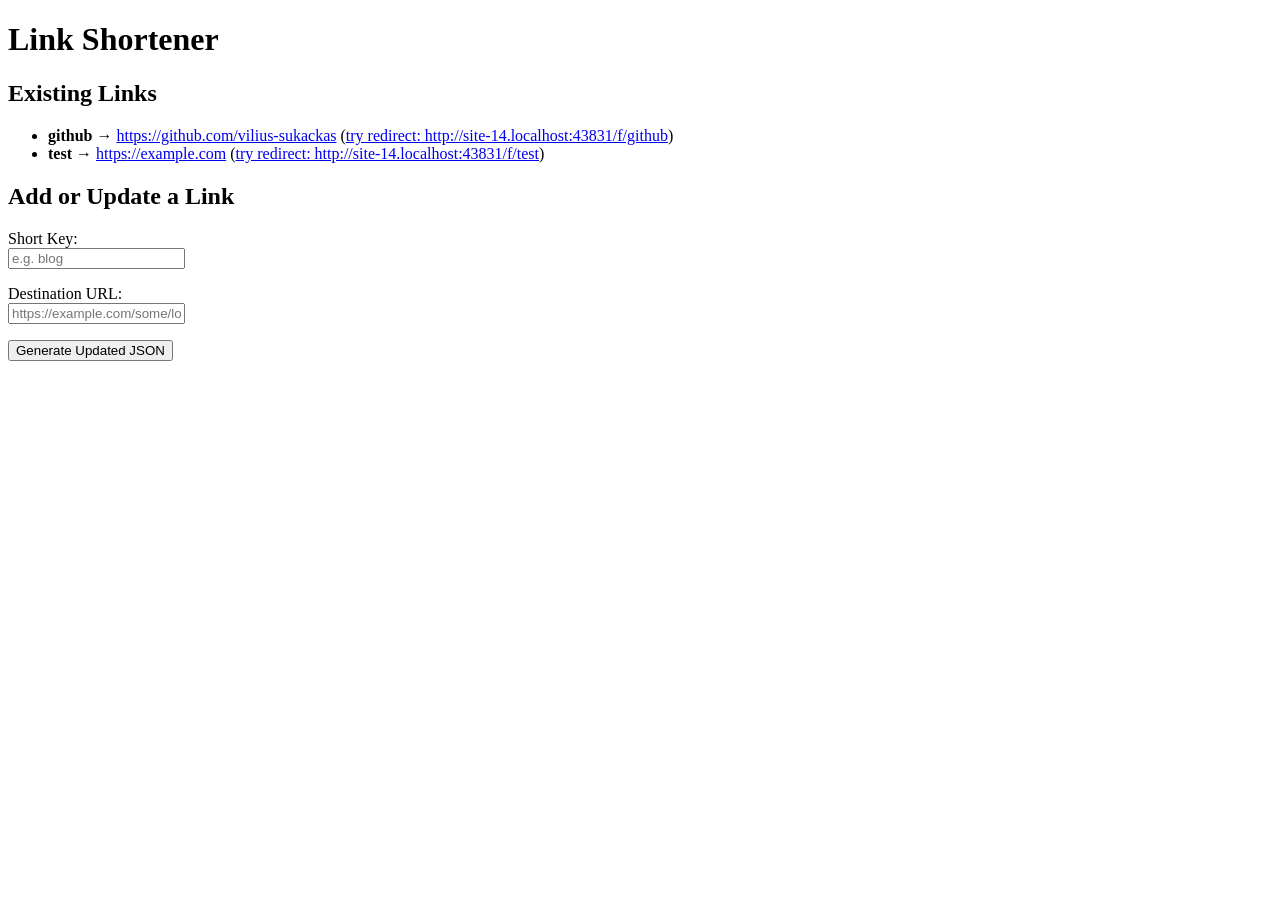
==== commit d2009443: "Revert "ai 3" This reverts commit 04b831618b33051f404701f0be1725f89e538a0f." ====
--- a/links/index.html
+++ b/links/index.html
@@ -4,277 +4,69 @@
     <meta charset="UTF-8">
     <meta name="viewport" content="width=device-width, initial-scale=1.0">
     <title>Link Shortener</title>
-    <style>
-        body {
-            font-family: -apple-system, BlinkMacSystemFont, "Segoe UI", Roboto, Helvetica, Arial, sans-serif;
-            line-height: 1.6;
-            color: #333;
-            max-width: 800px;
-            margin: 40px auto;
-            padding: 0 20px;
-        }
-        h1, h2, h3 {
-            color: #111;
-            margin-top: 0;
-        }
-        .card {
-            background: #fff;
-            border: 1px solid #e0e0e0;
-            border-radius: 8px;
-            padding: 20px;
-            margin-bottom: 25px;
-            box-shadow: 0 2px 4px rgba(0,0,0,0.02);
-        }
-        .form-group {
-            margin-bottom: 15px;
-        }
-        .form-group label {
-            display: block;
-            font-weight: 600;
-            margin-bottom: 6px;
-            font-size: 14px;
-        }
-        .form-row {
-            display: flex;
-            gap: 15px;
-        }
-        .form-row .form-group {
-            flex: 1;
-        }
-        input[type="text"], input[type="url"], input[type="password"] {
-            width: 100%;
-            padding: 10px;
-            border: 1px solid #ccc;
-            border-radius: 6px;
-            box-sizing: border-box;
-            font-size: 14px;
-        }
-        input[type="text"]:focus, input[type="url"]:focus, input[type="password"]:focus {
-            border-color: #0066cc;
-            outline: none;
-        }
-        button {
-            background: #0066cc;
-            color: #fff;
-            border: none;
-            padding: 10px 18px;
-            border-radius: 6px;
-            cursor: pointer;
-            font-size: 14px;
-            font-weight: 600;
-            display: inline-flex;
-            align-items: center;
-            justify-content: center;
-        }
-        button:hover {
-            background: #0052a3;
-        }
-        button:disabled {
-            background: #ccc;
-            cursor: not-allowed;
-        }
-        button.danger {
-            background: #dc3545;
-        }
-        button.danger:hover {
-            background: #bd2130;
-        }
-        button.secondary {
-            background: #6c757d;
-        }
-        button.secondary:hover {
-            background: #5a6268;
-        }
-        table {
-            width: 100%;
-            border-collapse: collapse;
-            margin-top: 10px;
-        }
-        th, td {
-            text-align: left;
-            padding: 12px;
-            border-bottom: 1px solid #eee;
-            font-size: 14px;
-        }
-        th {
-            background: #f8f9fa;
-            font-weight: 600;
-        }
-        td code {
-            background: #f1f3f5;
-            padding: 2px 6px;
-            border-radius: 4px;
-            font-family: SFMono-Regular, Consolas, "Liberation Mono", Menlo, monospace;
-        }
-        pre {
-            background: #f8f9fa;
-            padding: 15px;
-            border: 1px solid #e9ecef;
-            border-radius: 6px;
-            overflow-x: auto;
-            font-family: SFMono-Regular, Consolas, "Liberation Mono", Menlo, monospace;
-            font-size: 13px;
-        }
-        .status-msg {
-            padding: 12px 15px;
-            border-radius: 6px;
-            margin-bottom: 20px;
-            font-size: 14px;
-            font-weight: 500;
-            display: none;
-        }
-        .status-success {
-            background: #d4edda;
-            color: #155724;
-            border: 1px solid #c3e6cb;
-        }
-        .status-error {
-            background: #f8d7da;
-            color: #721c24;
-            border: 1px solid #f5c6cb;
-        }
-        .status-info {
-            background: #d1ecf1;
-            color: #0c5460;
-            border: 1px solid #bee5eb;
-        }
-        .action-links {
-            display: flex;
-            gap: 10px;
-        }
-        .action-links a {
-            color: #0066cc;
-            text-decoration: none;
-        }
-        .action-links a:hover {
-            text-decoration: underline;
-        }
-    </style>
 </head>
 <body>
-    <div id="redirecting" style="display: none;" class="card">
+    <div id="redirecting" style="display: none;">
         <p>Redirecting to <span id="target-url">...</span></p>
     </div>
 
-    <div id="error" style="display: none;" class="card">
-        <p style="color: red; font-weight: 600;">Error: Short link <strong id="missing-key"></strong> not found.</p>
+    <div id="error" style="display: none; color: red;">
+        <p>Error: Short link <strong id="missing-key"></strong> not found.</p>
         <p><a href="./">Go back to link list</a></p>
     </div>
 
     <div id="manager" style="display: none;">
-        <h1>Link Shortener Manager</h1>
+        <h1>Link Shortener</h1>
         
-        <div id="global-status" class="status-msg"></div>
+        <h2>Existing Links</h2>
+        <ul id="links-list">
+            <li>Loading...</li>
+        </ul>
 
-        <!-- Links List Card -->
-        <div class="card">
-            <h2>Current Short Links</h2>
-            <table id="links-table">
-                <thead>
-                    <tr>
-                        <th>Short Path</th>
-                        <th>Destination URL</th>
-                        <th>Actions</th>
-                    </tr>
-                </thead>
-                <tbody id="links-tbody">
-                    <tr>
-                        <td colspan="3">Loading links...</td>
-                    </tr>
-                </tbody>
-            </table>
-        </div>
+        <h2>Add or Update a Link</h2>
+        <form id="add-form">
+            <p>
+                <label for="new-key">Short Key:</label><br>
+                <input type="text" id="new-key" required placeholder="e.g. blog">
+            </p>
+            <p>
+                <label for="new-url">Destination URL:</label><br>
+                <input type="url" id="new-url" required placeholder="https://example.com/some/long/path">
+            </p>
+            <button type="submit">Generate Updated JSON</button>
+        </form>
 
-        <div class="form-row">
-            <!-- Add Form Card -->
-            <div class="card" style="flex: 1.2;">
-                <h2>Add / Update Link</h2>
-                <form id="add-form">
-                    <div class="form-group">
-                        <label for="new-key">Short Key</label>
-                        <input type="text" id="new-key" required placeholder="e.g. blog" pattern="^[a-zA-Z0-9\-_]+$">
-                        <small style="color: #666; font-size: 11px;">Alphanumeric characters, dashes, and underscores only.</small>
-                    </div>
-                    <div class="form-group">
-                        <label for="new-url">Destination URL</label>
-                        <input type="url" id="new-url" required placeholder="https://example.com/some/long/path">
-                    </div>
-                    <button type="submit" id="submit-btn">Save Link</button>
-                </form>
-            </div>
-
-            <!-- GitHub Configuration Card -->
-            <div class="card" style="flex: 1;">
-                <h2>GitHub API Settings</h2>
-                <p style="font-size: 12px; color: #555; margin-top: 0;">Configure this to save changes automatically directly to your repository.</p>
-                <form id="config-form">
-                    <div class="form-group">
-                        <label for="github-owner">GitHub Username / Owner</label>
-                        <input type="text" id="github-owner" required placeholder="vilius-sukackas">
-                    </div>
-                    <div class="form-group">
-                        <label for="github-repo">Repository Name</label>
-                        <input type="text" id="github-repo" required placeholder="vilius.sukackas.lt">
-                    </div>
-                    <div class="form-group">
-                        <label for="github-branch">Branch</label>
-                        <input type="text" id="github-branch" required value="main">
-                    </div>
-                    <div class="form-group">
-                        <label for="github-token">Personal Access Token (classic with repo scope, or fine-grained)</label>
-                        <input type="password" id="github-token" placeholder="ghp_xxxxxxxxxxxx">
-                    </div>
-                    <button type="submit" class="secondary">Save Credentials</button>
-                </form>
-            </div>
-        </div>
-
-        <!-- Manual JSON Code Fallback -->
-        <div id="output-section" class="card" style="display: none;">
-            <h3>Updated redirects.json Content (Manual Fallback)</h3>
-            <p style="font-size: 13px; color: #555;">GitHub Token is not set or save failed. Copy the content below and replace the contents of <code>links/redirects.json</code> in your repository manually:</p>
-            <pre id="json-output"></pre>
+        <div id="output-section" style="display: none;">
+            <h3>Updated redirects.json Content</h3>
+            <p>Copy the content below and replace the contents of <code>links/redirects.json</code> in your repository:</p>
+            <pre id="json-output" style="background: #f0f0f0; padding: 10px; border: 1px solid #ccc; overflow-x: auto;"></pre>
             <button id="copy-btn">Copy to Clipboard</button>
         </div>
     </div>
 
     <script>
-        let currentRedirects = {};
-
-        // Helper to parse key from path, hash, or search query
+        // Helper to parse key from hash, ?key, or ?id=key
         function getRedirectKey() {
+            // 1. Try hash (e.g. #google)
             if (window.location.hash) {
                 return window.location.hash.substring(1);
             }
+            
+            // 2. Try search params
             if (window.location.search) {
                 const search = window.location.search;
+                // If it's a standard query like ?id=google
                 if (search.includes('=')) {
                     const params = new URLSearchParams(search);
-                    if (params.has('id')) return params.get('id');
+                    if (params.has('id')) {
+                        return params.get('id');
+                    }
                 }
+                // If it's just ?google
                 return search.substring(1);
             }
+            
             return null;
-        }
-
-        function showStatus(message, type = 'info') {
-            const statusEl = document.getElementById('global-status');
-            statusEl.textContent = message;
-            statusEl.className = 'status-msg status-' + type;
-            statusEl.style.display = 'block';
-            setTimeout(() => {
-                statusEl.style.display = 'none';
-            }, 6000);
-        }
-
-        // Load configuration from local storage
-        function getGitHubConfig() {
-            return {
-                owner: localStorage.getItem('git_owner') || 'vilius-sukackas',
-                repo: localStorage.getItem('git_repo') || 'vilius.sukackas.lt',
-                branch: localStorage.getItem('git_branch') || 'main',
-                token: localStorage.getItem('git_token') || ''
-            };
         }
 
         async function init() {
@@ -285,11 +77,11 @@
                 if (!response.ok) {
                     throw new Error('Could not load redirects.json');
                 }
-                currentRedirects = await response.json();
+                const redirects = await response.json();
 
                 if (key) {
-                    if (currentRedirects.hasOwnProperty(key)) {
-                        const target = currentRedirects[key];
+                    if (redirects.hasOwnProperty(key)) {
+                        const target = redirects[key];
                         document.getElementById('redirecting').style.display = 'block';
                         document.getElementById('target-url').textContent = target;
                         window.location.replace(target);
@@ -298,7 +90,7 @@
                         document.getElementById('missing-key').textContent = key;
                     }
                 } else {
-                    setupManager();
+                    showManager(redirects);
                 }
             } catch (err) {
                 console.error(err);
@@ -306,190 +98,68 @@
             }
         }
 
-        function setupManager() {
+        function showManager(redirects) {
             document.getElementById('manager').style.display = 'block';
-            
-            // Populate Config Form
-            const config = getGitHubConfig();
-            document.getElementById('github-owner').value = config.owner;
-            document.getElementById('github-repo').value = config.repo;
-            document.getElementById('github-branch').value = config.branch;
-            document.getElementById('github-token').value = config.token;
+            const listEl = document.getElementById('links-list');
+            listEl.innerHTML = '';
 
-            renderLinksTable();
+            const keys = Object.keys(redirects);
+            if (keys.length === 0) {
+                listEl.innerHTML = '<li>No links created yet.</li>';
+            } else {
+                keys.forEach(k => {
+                    const li = document.createElement('li');
+                    
+                    const pathname = window.location.pathname;
+                    const linksIndex = pathname.indexOf('/links/');
+                    const basePath = linksIndex !== -1 ? pathname.substring(0, linksIndex) : '';
+                    const shortUrl = window.location.origin + basePath + '/f/' + k;
+                    
+                    li.innerHTML = `
+                        <strong>${k}</strong> &rarr; 
+                        <a href="${redirects[k]}" target="_blank">${redirects[k]}</a> 
+                        (<a href="${shortUrl}">try redirect: ${shortUrl}</a>)
+                    `;
+                    listEl.appendChild(li);
+                });
+            }
 
-            // Config Form Submit Handler
-            document.getElementById('config-form').addEventListener('submit', (e) => {
+            const form = document.getElementById('add-form');
+            form.addEventListener('submit', (e) => {
                 e.preventDefault();
-                localStorage.setItem('git_owner', document.getElementById('github-owner').value.trim());
-                localStorage.setItem('git_repo', document.getElementById('github-repo').value.trim());
-                localStorage.setItem('git_branch', document.getElementById('github-branch').value.trim());
-                localStorage.setItem('git_token', document.getElementById('github-token').value.trim());
-                showStatus('GitHub credentials saved locally!', 'success');
+                const newKey = document.getElementById('new-key').value.trim();
+                const newUrl = document.getElementById('new-url').value.trim();
+
+                if (!newKey || !newUrl) return;
+
+                // Add or update the link in the local redirects object
+                redirects[newKey] = newUrl;
+
+                // Output the updated JSON sorted alphabetically by key for cleanliness
+                const sortedRedirects = {};
+                Object.keys(redirects).sort().forEach(key => {
+                    sortedRedirects[key] = redirects[key];
+                });
+
+                const jsonStr = JSON.stringify(sortedRedirects, null, 2);
+                document.getElementById('json-output').textContent = jsonStr;
+                document.getElementById('output-section').style.display = 'block';
+                
+                // Re-render the list with the newly added/updated key
+                showManager(sortedRedirects);
             });
 
-            // Add Form Submit Handler
-            document.getElementById('add-form').addEventListener('submit', async (e) => {
-                e.preventDefault();
-                const key = document.getElementById('new-key').value.trim();
-                const url = document.getElementById('new-url').value.trim();
-
-                if (!key || !url) return;
-
-                currentRedirects[key] = url;
-                await saveRedirects(`Add/update link ${key}`);
-                
-                // Clear add form inputs
-                document.getElementById('new-key').value = '';
-                document.getElementById('new-url').value = '';
-            });
-
-            // Copy to clipboard fallback button
-            document.getElementById('copy-btn').onclick = () => {
+            const copyBtn = document.getElementById('copy-btn');
+            copyBtn.onclick = () => {
                 const text = document.getElementById('json-output').textContent;
                 navigator.clipboard.writeText(text).then(() => {
-                    showStatus('JSON copied to clipboard!', 'success');
+                    alert('Copied to clipboard!');
                 }).catch(err => {
                     console.error('Failed to copy: ', err);
                 });
             };
         }
 
-        function renderLinksTable() {
-            const tbody = document.getElementById('links-tbody');
-            tbody.innerHTML = '';
-
-            const keys = Object.keys(currentRedirects).sort();
-            if (keys.length === 0) {
-                tbody.innerHTML = '<tr><td colspan="3">No short links configured yet.</td></tr>';
-                return;
-            }
-
-            const pathname = window.location.pathname;
-            const linksIndex = pathname.indexOf('/links/');
-            const basePath = linksIndex !== -1 ? pathname.substring(0, linksIndex) : '';
-            const shortBaseUrl = window.location.origin + basePath + '/f/';
-
-            keys.forEach(k => {
-                const tr = document.createElement('tr');
-                const fullShortUrl = shortBaseUrl + k;
-
-                tr.innerHTML = `
-                    <td><code>/f/${k}</code></td>
-                    <td><a href="${currentRedirects[k]}" target="_blank" style="word-break: break-all;">${currentRedirects[k]}</a></td>
-                    <td class="action-links">
-                        <a href="${fullShortUrl}" target="_blank">Test</a>
-                        <a href="#" onclick="copyTextToClipboard('${fullShortUrl}'); return false;">Copy Link</a>
-                        <a href="#" onclick="deleteLink('${k}'); return false;" style="color: #dc3545;">Delete</a>
-                    </td>
-                `;
-                tbody.appendChild(tr);
-            });
-        }
-
-        function copyTextToClipboard(text) {
-            navigator.clipboard.writeText(text).then(() => {
-                showStatus('Short link copied to clipboard!', 'success');
-            }).catch(err => alert('Failed to copy.'));
-        }
-
-        async function deleteLink(key) {
-            if (!confirm(`Are you sure you want to delete /f/${key}?`)) return;
-            delete currentRedirects[key];
-            await saveRedirects(`Delete link ${key}`);
-        }
-
-        async function saveRedirects(commitMessage) {
-            const config = getGitHubConfig();
-            
-            // Sort redirects alphabetically
-            const sortedRedirects = {};
-            Object.keys(currentRedirects).sort().forEach(key => {
-                sortedRedirects[key] = currentRedirects[key];
-            });
-            currentRedirects = sortedRedirects;
-
-            // Re-render immediately locally
-            renderLinksTable();
-
-            const jsonStr = JSON.stringify(sortedRedirects, null, 2);
-
-            // If token is missing, show manual fallback instructions
-            if (!config.token) {
-                document.getElementById('json-output').textContent = jsonStr;
-                document.getElementById('output-section').style.display = 'block';
-                showStatus('GitHub token not configured. Please copy the JSON below to update manually, or configure GitHub Settings.', 'info');
-                return;
-            }
-
-            const submitBtn = document.getElementById('submit-btn');
-            submitBtn.disabled = true;
-            showStatus('Connecting to GitHub API to save changes...', 'info');
-
-            const filePath = 'links/redirects.json';
-            const apiBase = `https://api.github.com/repos/${config.owner}/${config.repo}/contents/${filePath}`;
-
-            try {
-                // 1. Fetch file SHA from repository
-                const getUrl = `${apiBase}?ref=${config.branch}`;
-                const getResponse = await fetch(getUrl, {
-                    headers: {
-                        'Authorization': `token ${config.token}`,
-                        'Accept': 'application/vnd.github.v3+json'
-                    }
-                });
-
-                let sha = null;
-                if (getResponse.ok) {
-                    const fileData = await getResponse.json();
-                    sha = fileData.sha;
-                } else if (getResponse.status !== 404) {
-                    throw new Error(`Failed to retrieve file metadata from GitHub. Status: ${getResponse.status}`);
-                }
-
-                // 2. Commit updated file to repository
-                // Safe UTF-8 Base64 Encoding
-                const base64Content = btoa(unescape(encodeURIComponent(jsonStr)));
-
-                const body = {
-                    message: commitMessage,
-                    content: base64Content,
-                    branch: config.branch
-                };
-                if (sha) {
-                    body.sha = sha;
-                }
-
-                const putResponse = await fetch(apiBase, {
-                    method: 'PUT',
-                    headers: {
-                        'Authorization': `token ${config.token}`,
-                        'Content-Type': 'application/json',
-                        'Accept': 'application/vnd.github.v3+json'
-                    },
-                    body: JSON.stringify(body)
-                });
-
-                if (!putResponse.ok) {
-                    const errData = await putResponse.json();
-                    throw new Error(errData.message || 'Write failed');
-                }
-
-                showStatus('Changes saved and committed to GitHub successfully! It will take a minute to deploy.', 'success');
-                document.getElementById('output-section').style.display = 'none';
-
-            } catch (err) {
-                console.error(err);
-                showStatus('Error saving to GitHub: ' + err.message, 'error');
-                
-                // Show fallback output
-                document.getElementById('json-output').textContent = jsonStr;
-                document.getElementById('output-section').style.display = 'block';
-            } finally {
-                submitBtn.disabled = false;
-            }
-        }
-
         init();
     </script>
 </body>
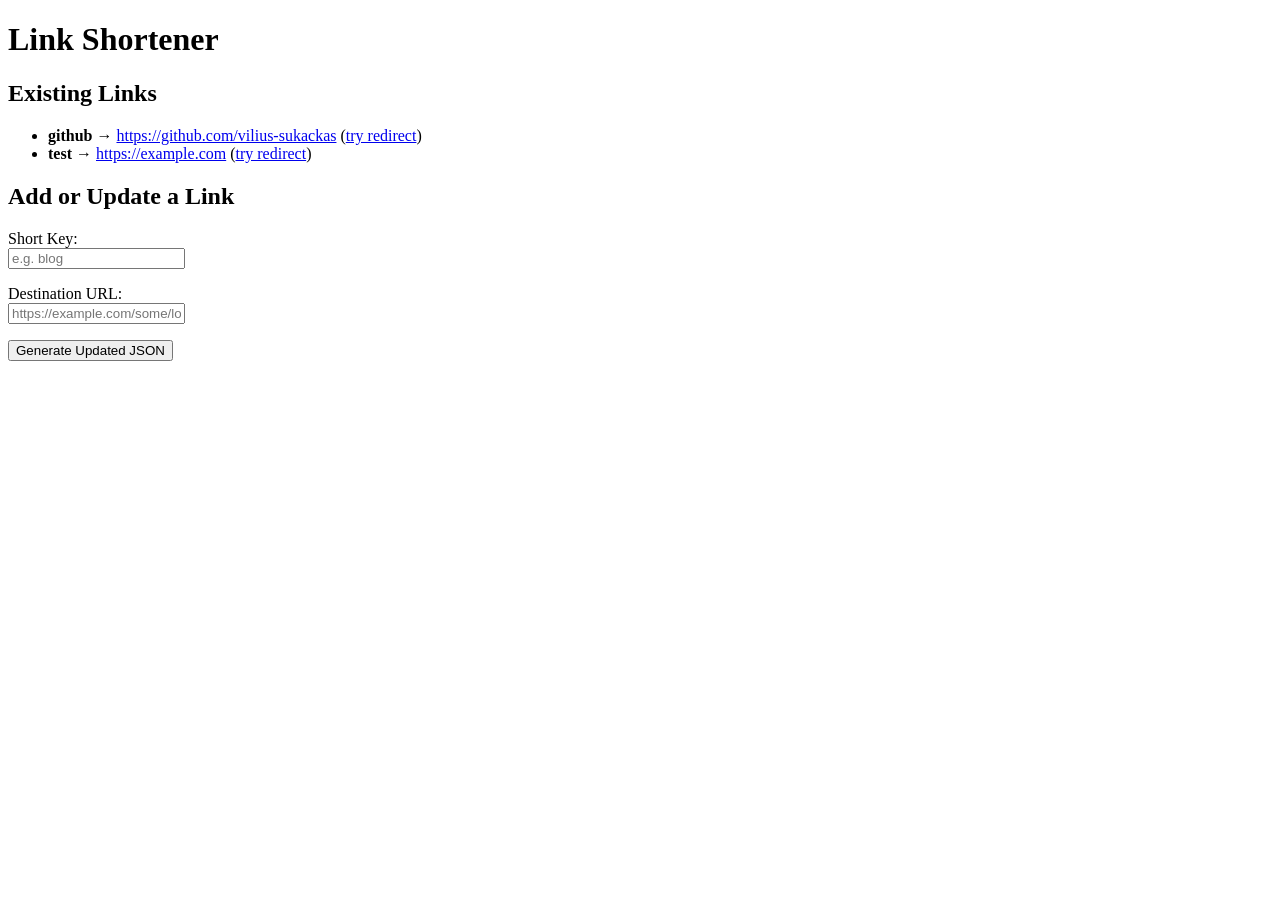
==== commit 829bd6d6: "Revert "ai 2" This reverts commit 7afec165e1bab9e8e8587702dda639fcf397d0d2." ====
--- a/links/index.html
+++ b/links/index.html
@@ -110,15 +110,12 @@
                 keys.forEach(k => {
                     const li = document.createElement('li');
                     
-                    const pathname = window.location.pathname;
-                    const linksIndex = pathname.indexOf('/links/');
-                    const basePath = linksIndex !== -1 ? pathname.substring(0, linksIndex) : '';
-                    const shortUrl = window.location.origin + basePath + '/f/' + k;
+                    const shortUrlSearch = window.location.origin + window.location.pathname + '?' + k;
                     
                     li.innerHTML = `
                         <strong>${k}</strong> &rarr; 
                         <a href="${redirects[k]}" target="_blank">${redirects[k]}</a> 
-                        (<a href="${shortUrl}">try redirect: ${shortUrl}</a>)
+                        (<a href="${shortUrlSearch}">try redirect</a>)
                     `;
                     listEl.appendChild(li);
                 });
